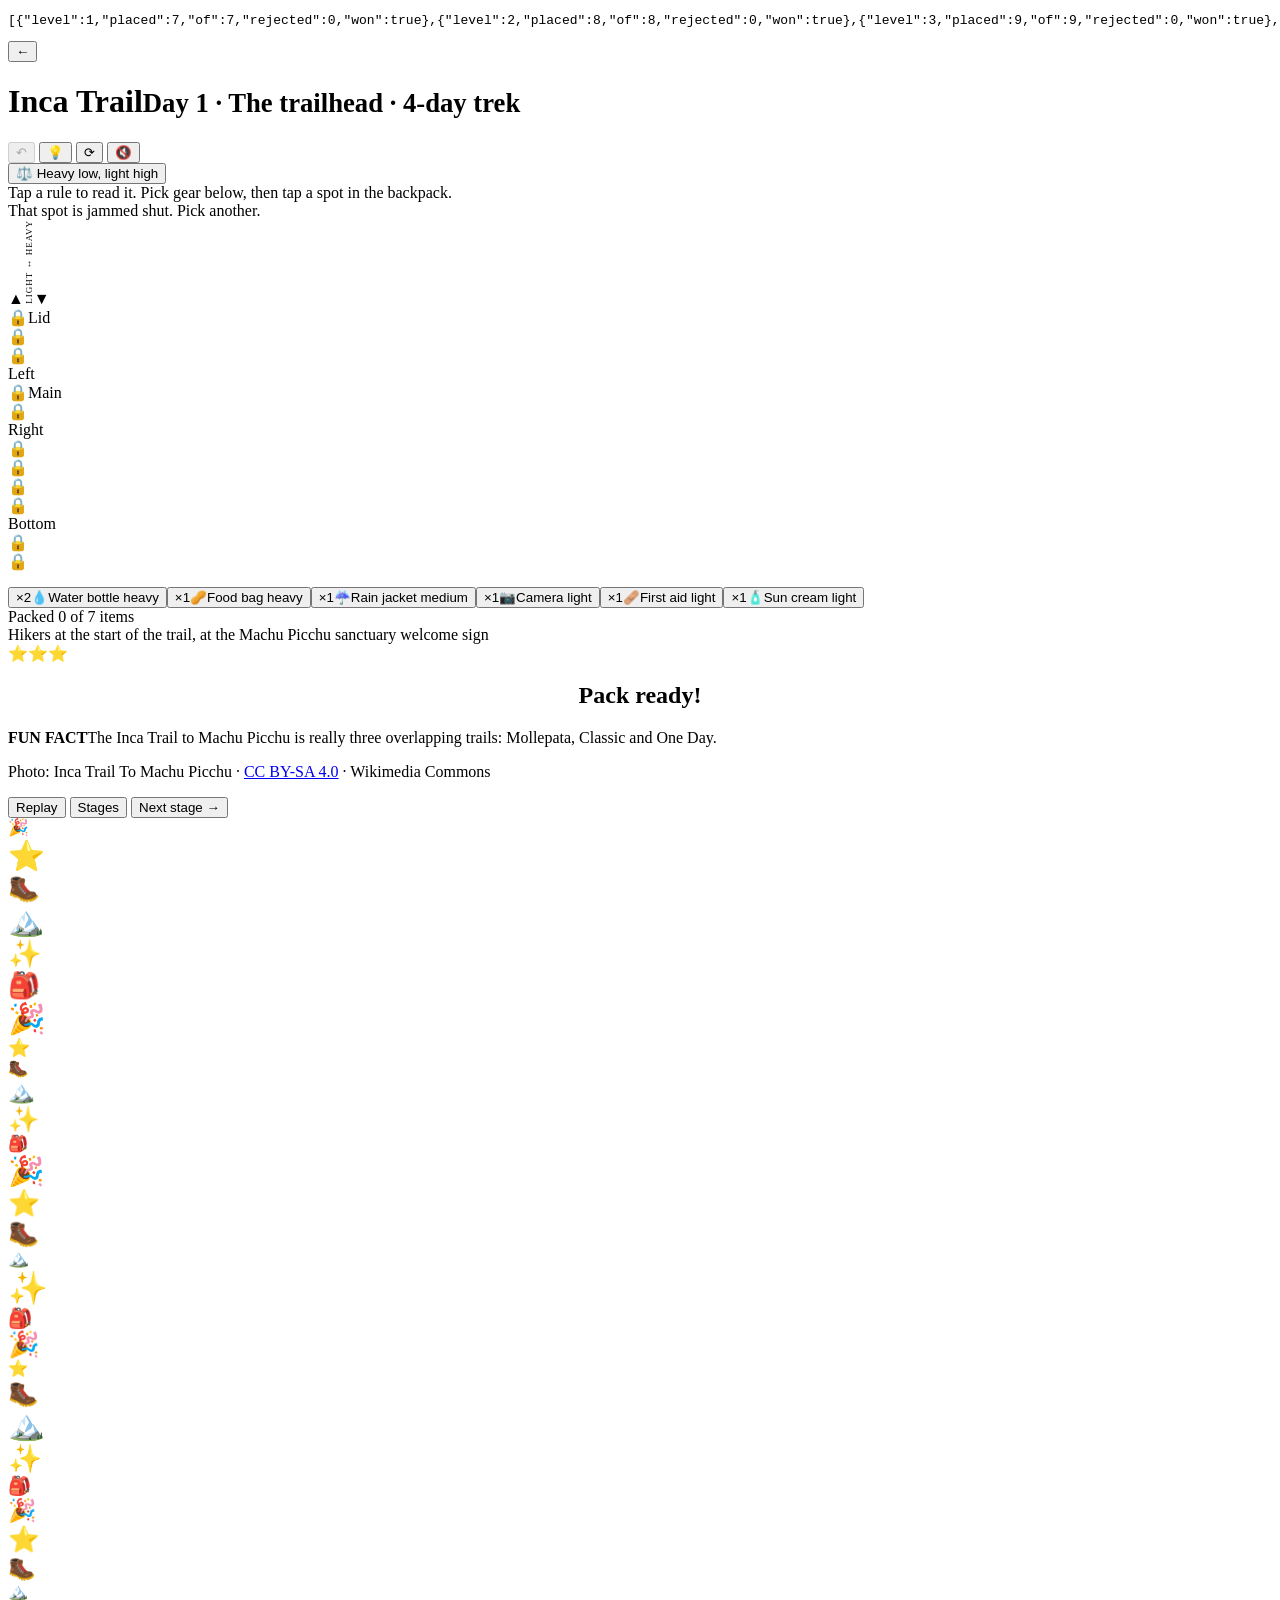
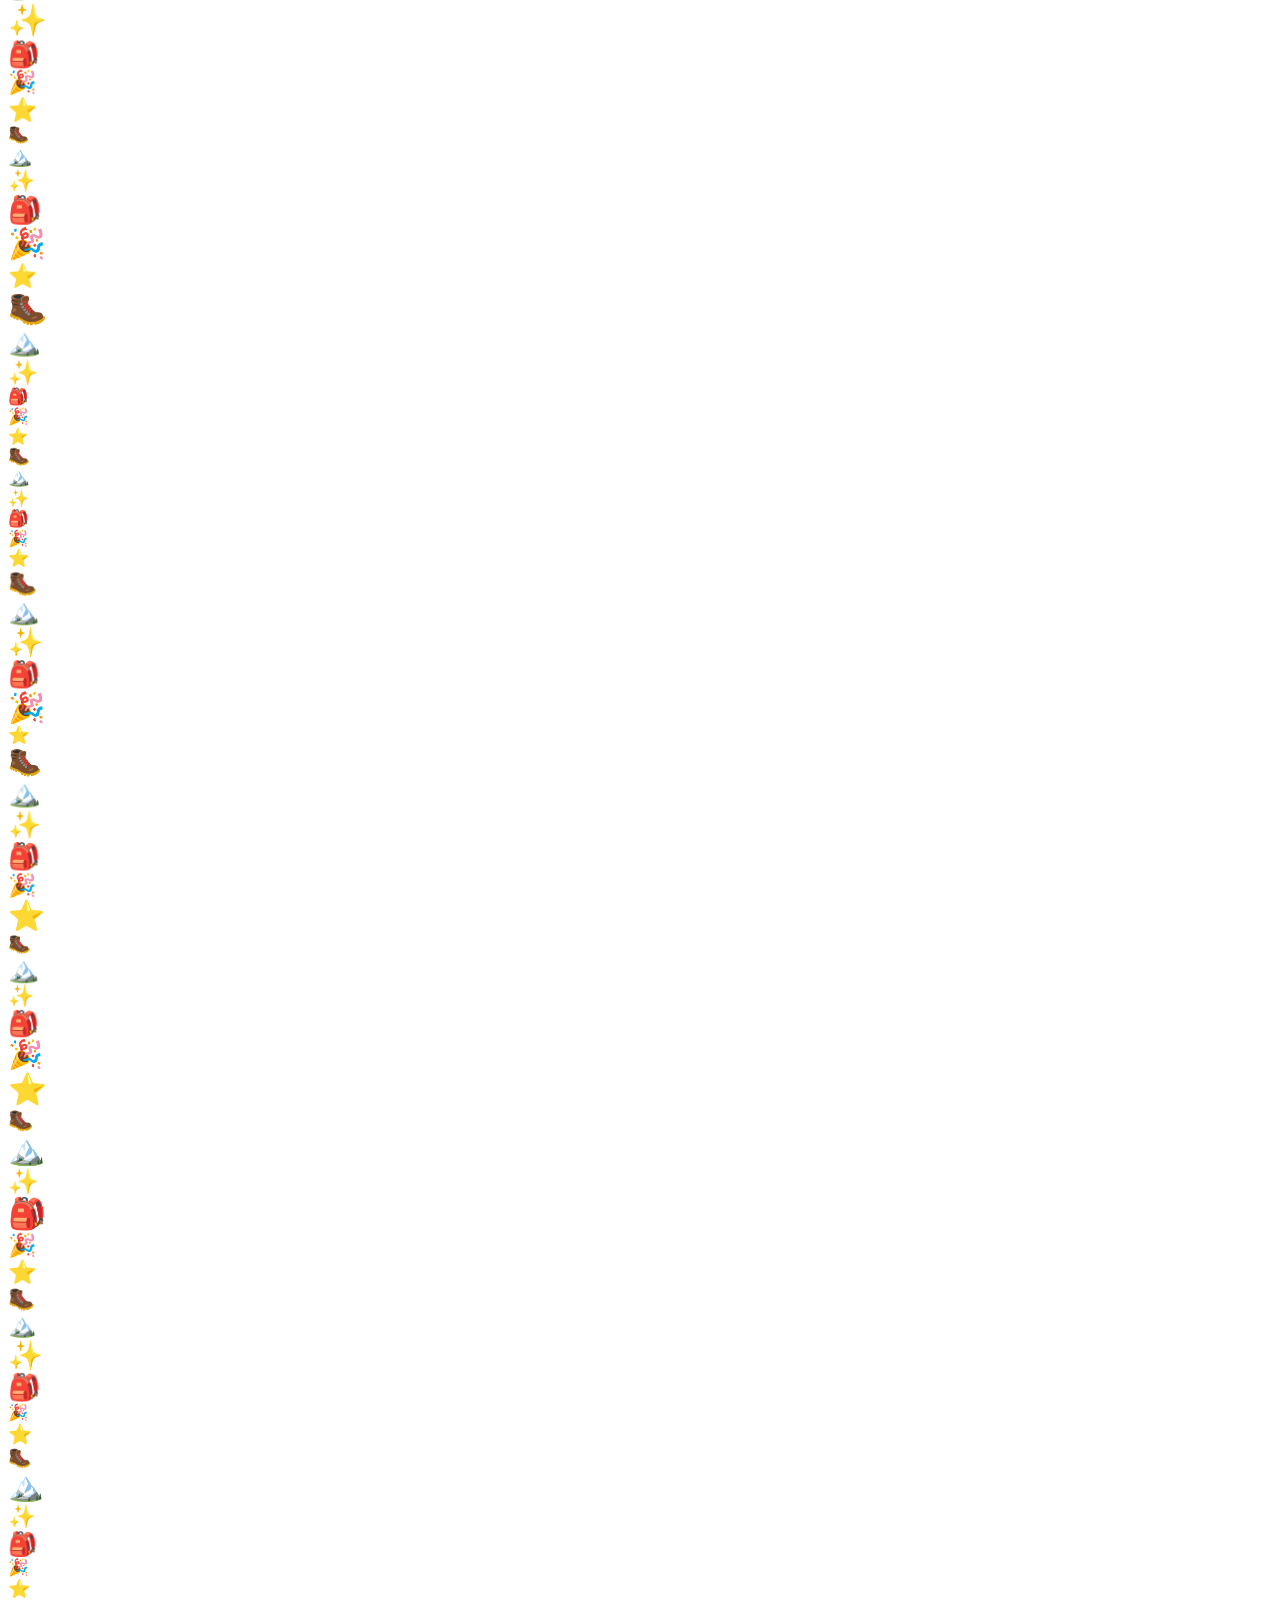
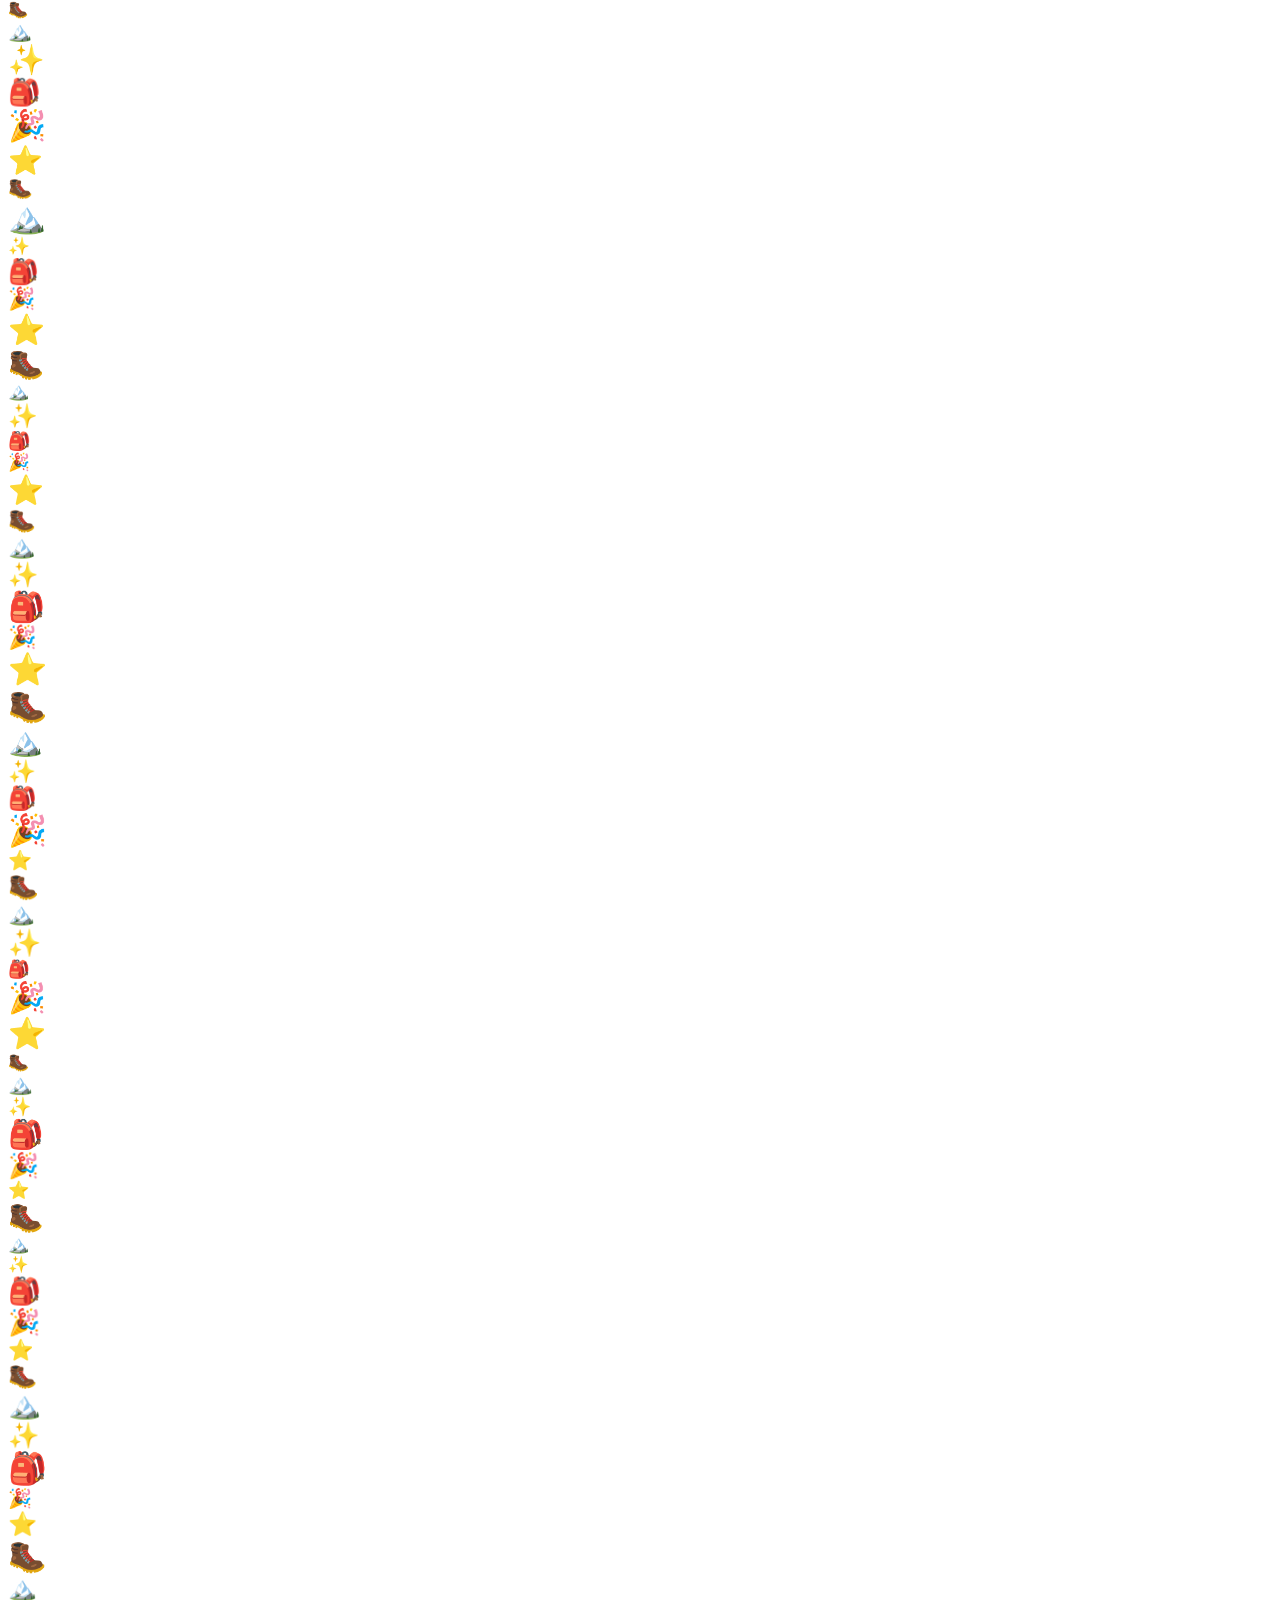
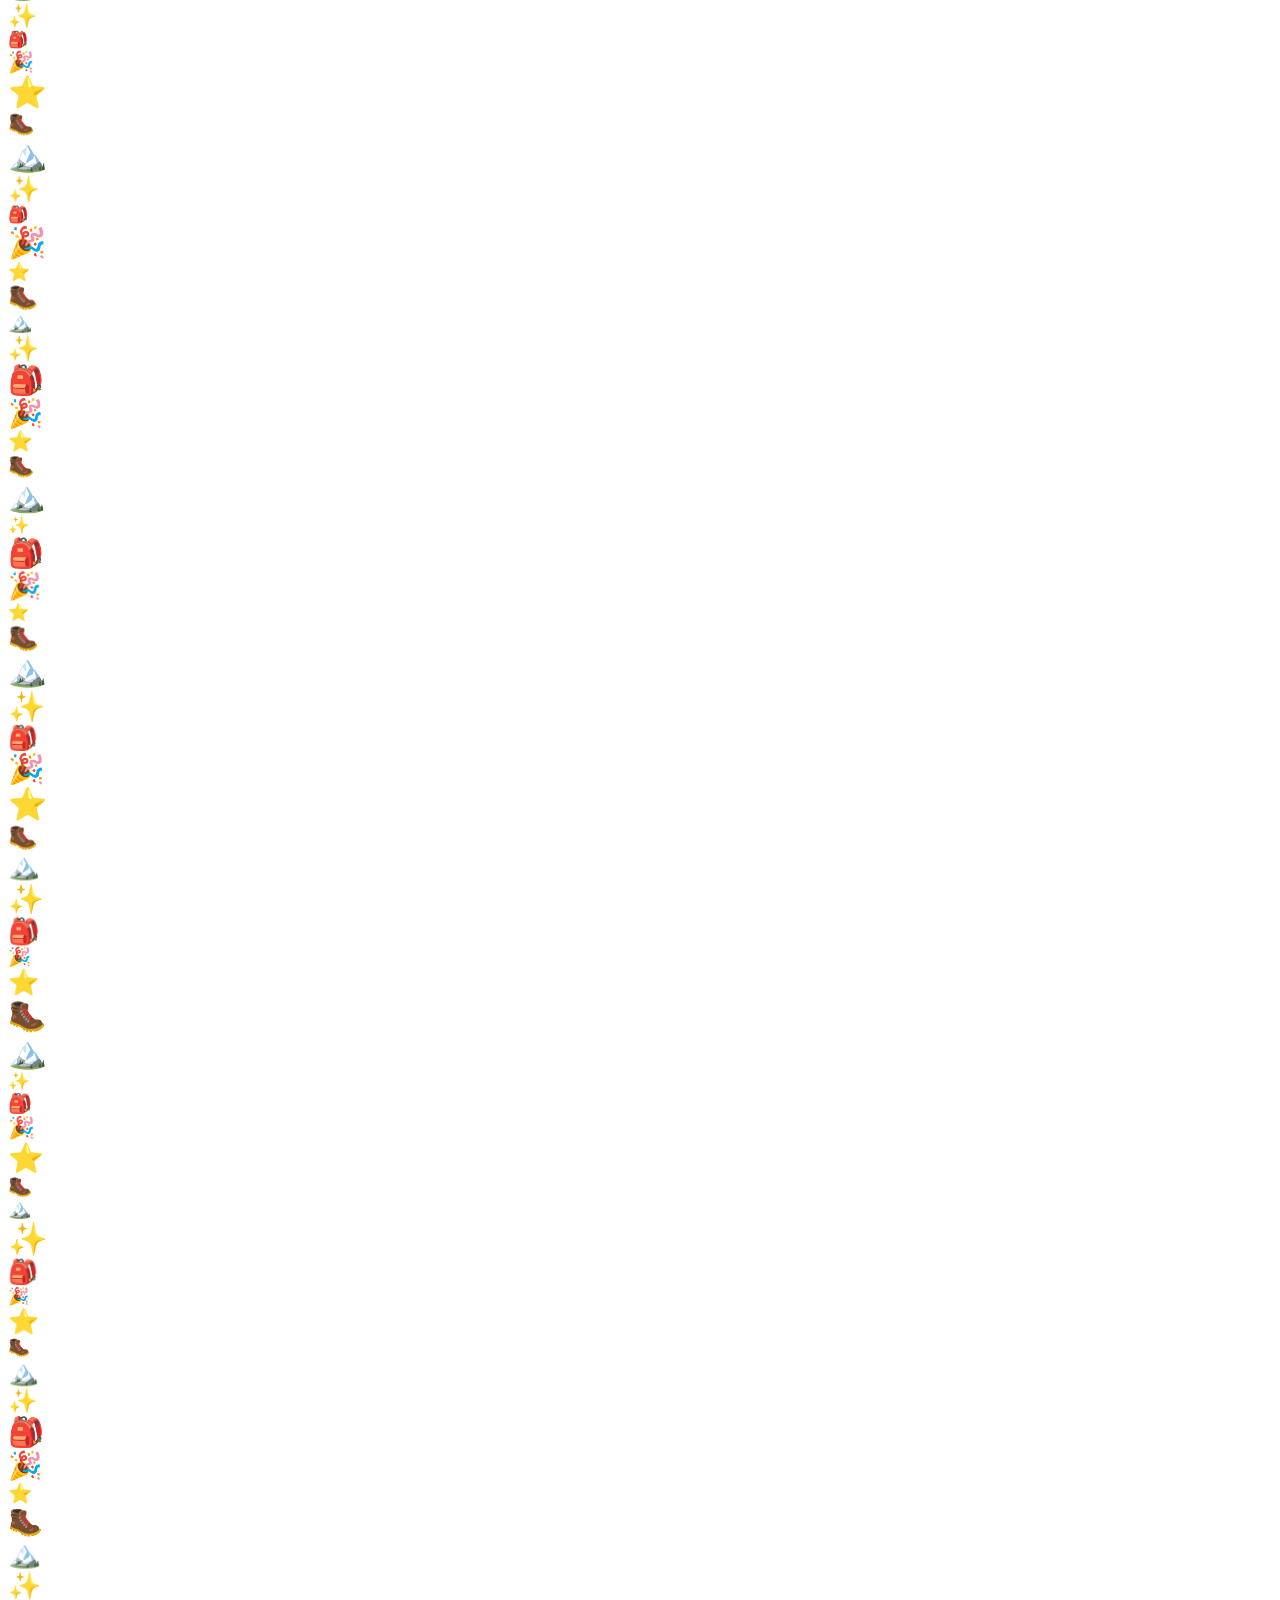
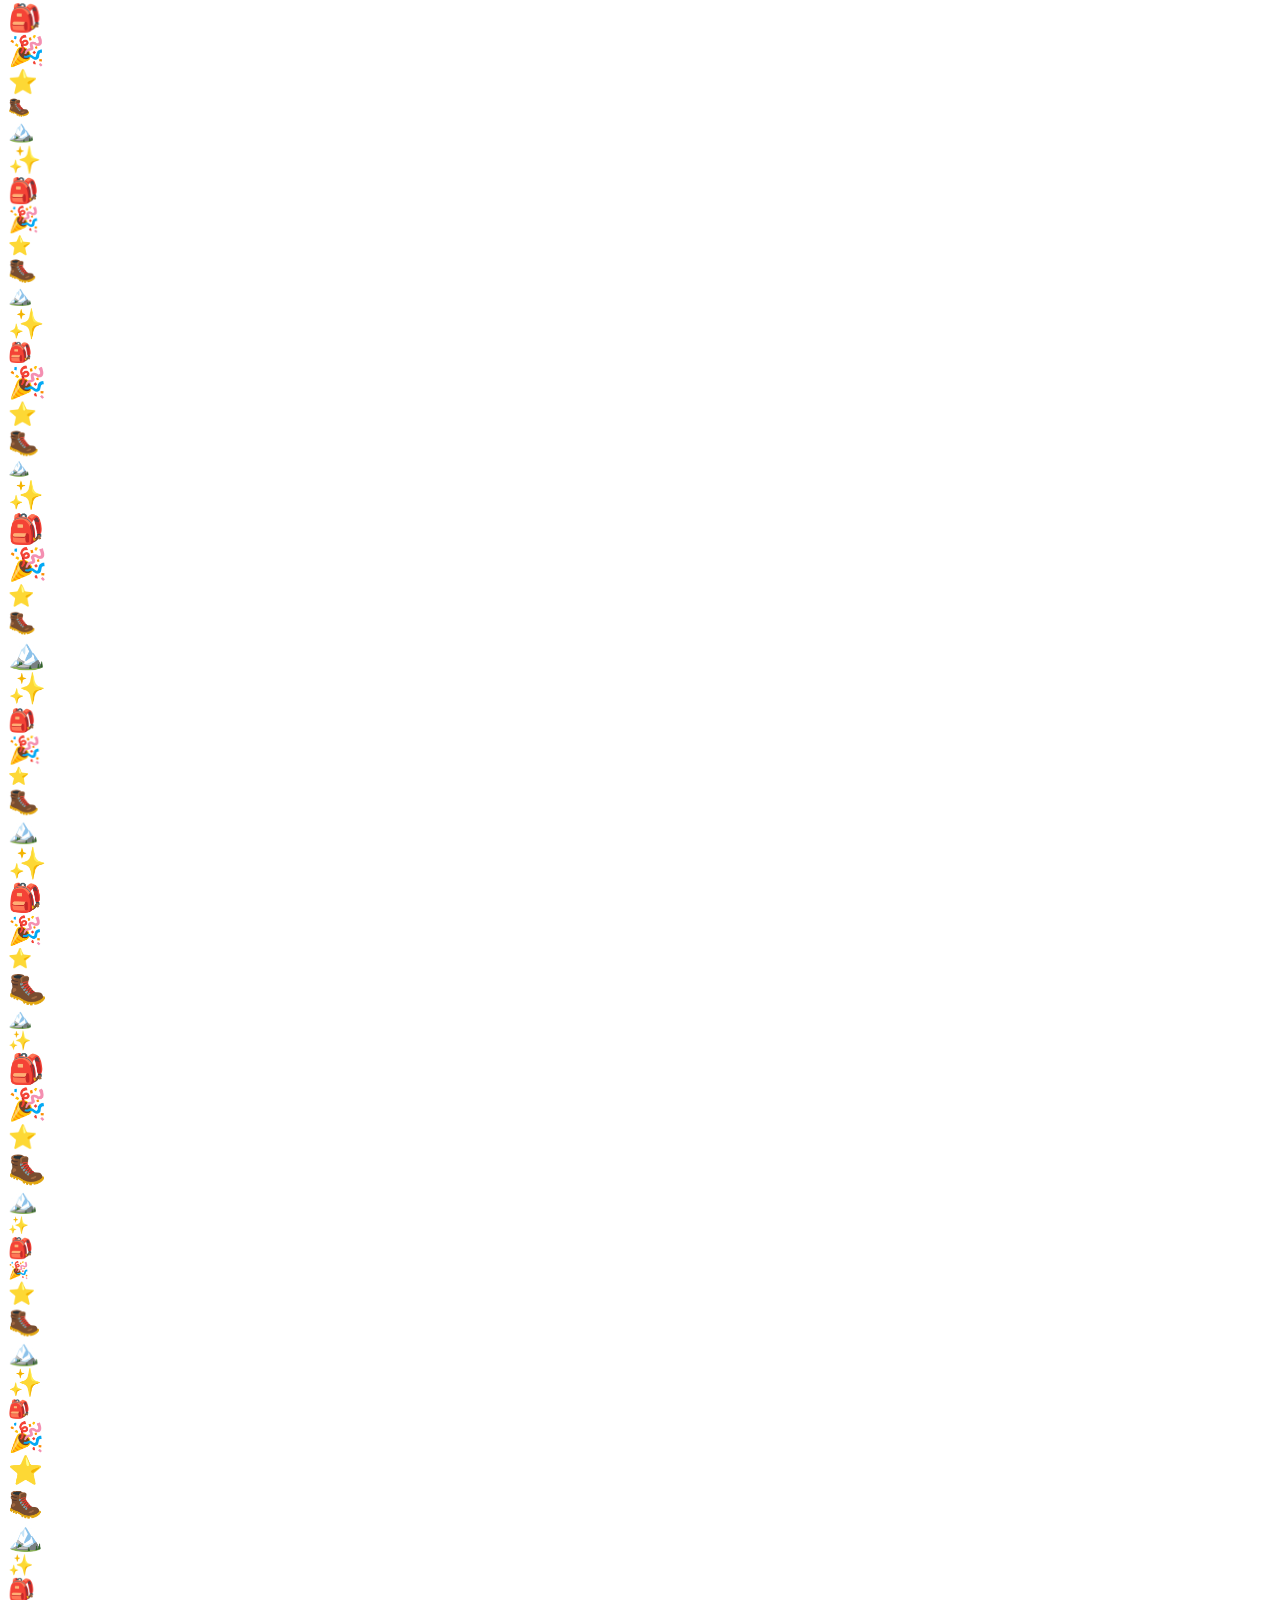
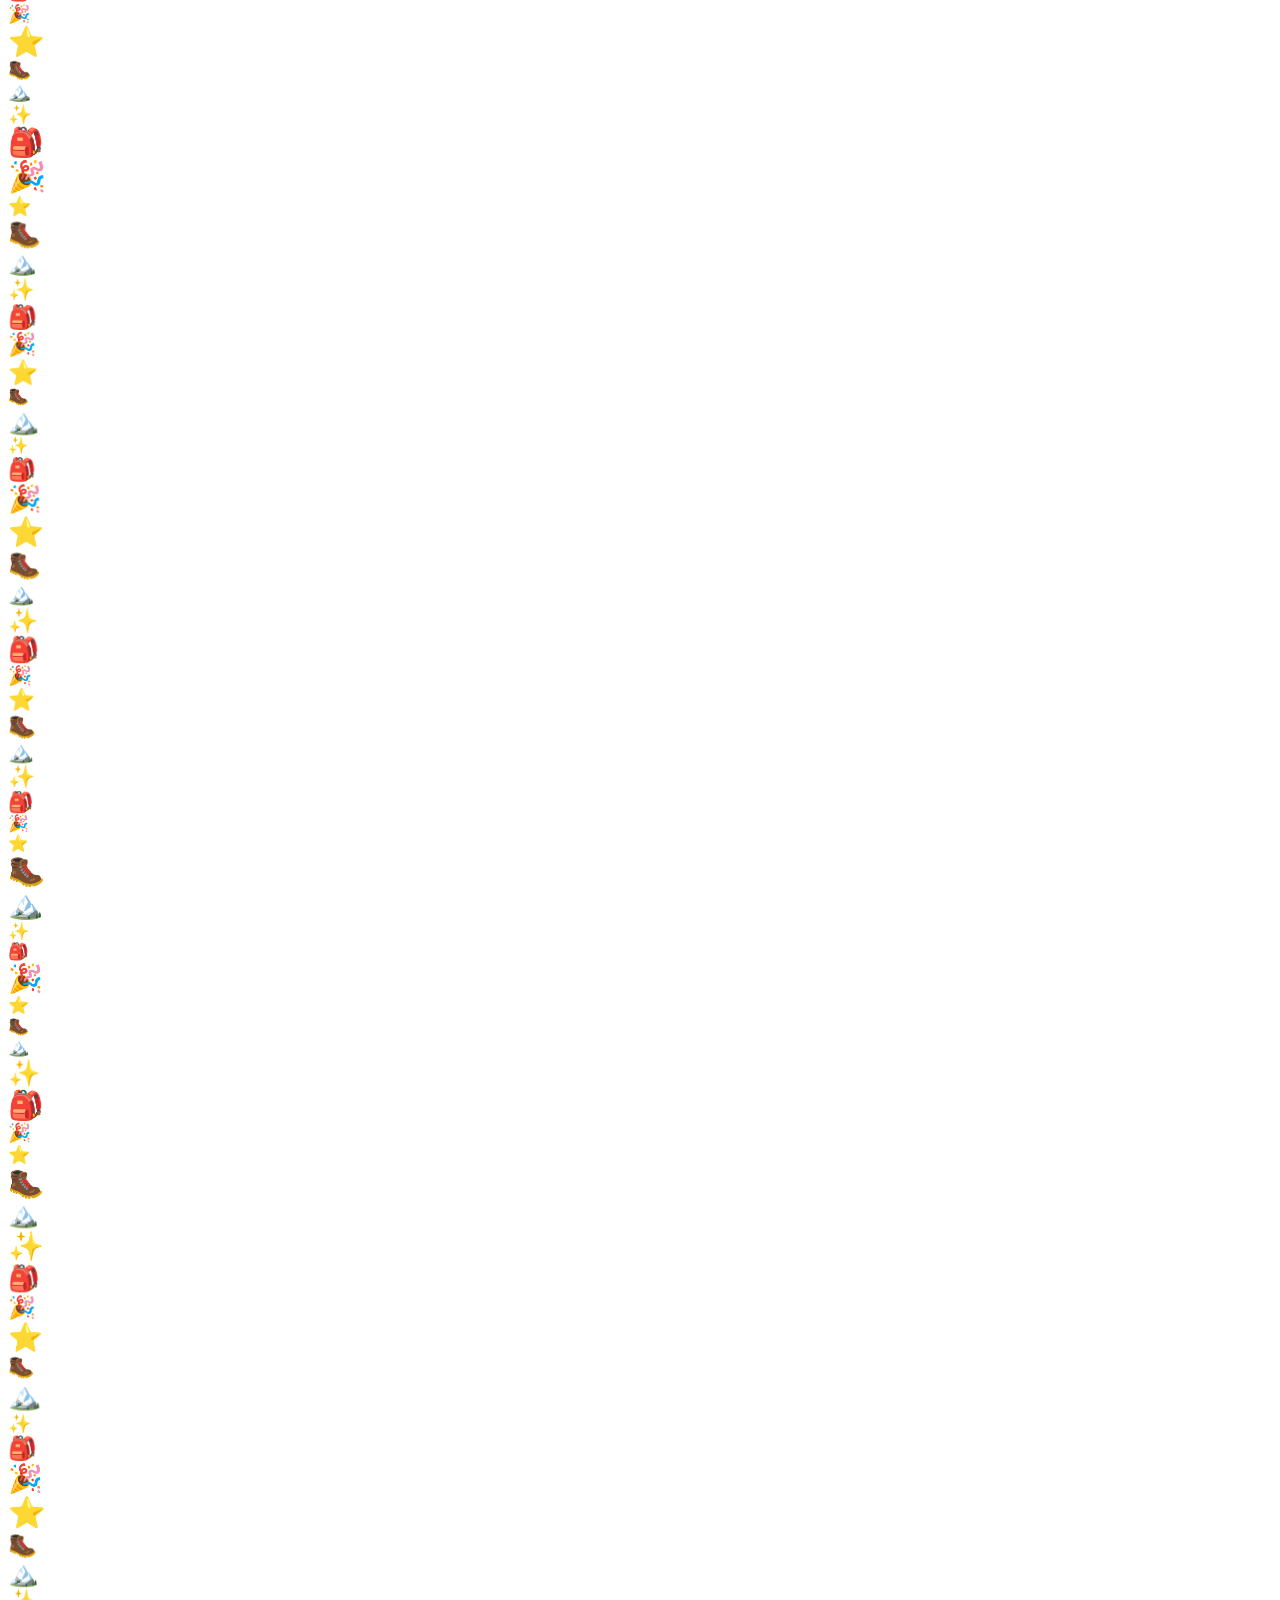
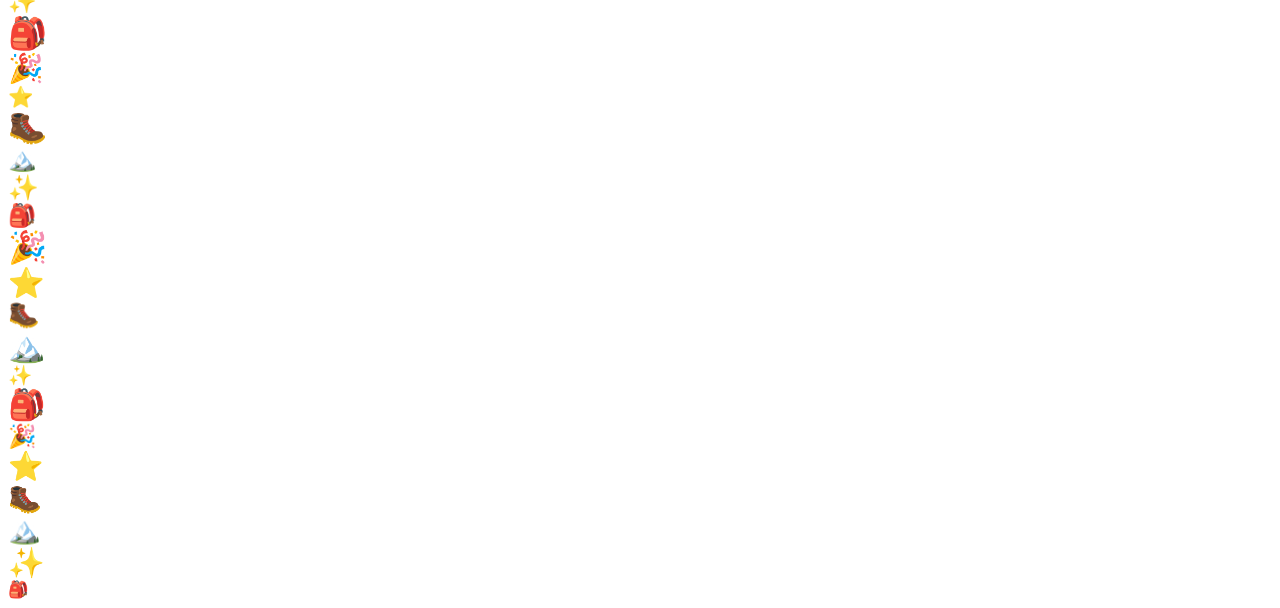
==== tools/test.html @ 26a39f64 "Rebuild as a pocket-placement puzzle with real trek photos and facts Backpack grid with pockets, ite" ====
<!doctype html><meta charset="utf-8"><body><pre id="out">running</pre>
<div id="bg"></div><div id="app"></div><div id="layer"></div>
<script src="../data.js"></script><script src="../levels.js"></script><script src="../credits.js"></script>
<script>history.replaceState(null,'','?seen&unlock');</script>
<script src="../game.js"></script>
<script>
// Replays each level's stored solution through the real tap functions and checks the game ends in a win.
const res = [];
save.mute = true; save.seen = true;
LEVELS.forEach((L, i) => {
  startLevel(i);
  let rejected = 0;
  L.solution.forEach(s => {
    if (sel !== s.id) pick(s.id);
    const r = Math.min(...s.cells.map(x => x[0])), c = Math.min(...s.cells.map(x => x[1]));
    rot = s.cells.length > 1 && s.cells[0][1] === s.cells[1][1] ? 1 : 0;
    const before = placed.length; tapCell(r, c); if (placed.length === before) rejected++;
  });
  // a rule-breaking move must be flagged: put the first item somewhere illegal and check it is rejected or red
  res.push({ level: i + 1, placed: placed.length, of: L.solution.length, rejected, won });
});
// negative test: water in the lid must be rejected
startLevel(0); if (sel !== 'water') pick('water'); const n0 = placed.length; tapCell(0, 0);
res.push({ negative_water_in_lid_rejected: placed.length === n0, msg });
document.getElementById('out').textContent = JSON.stringify(res);
</script>
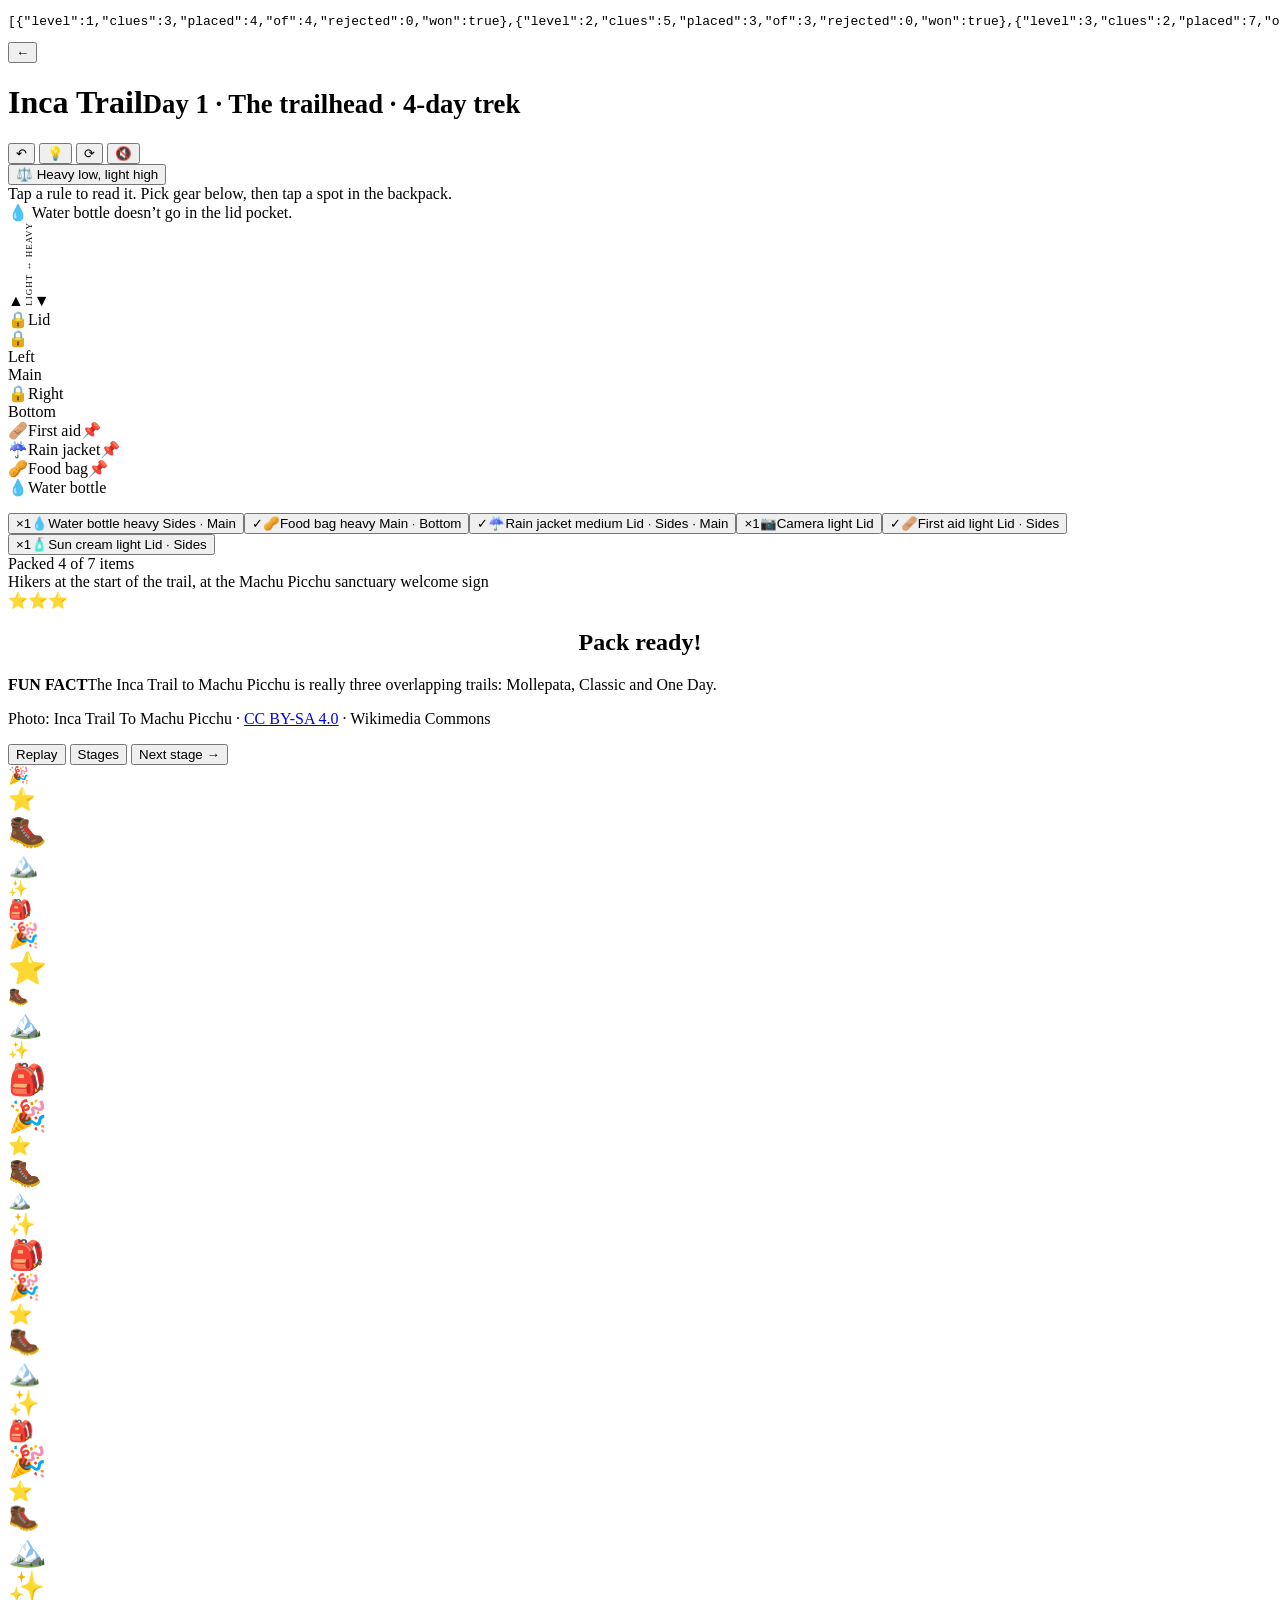
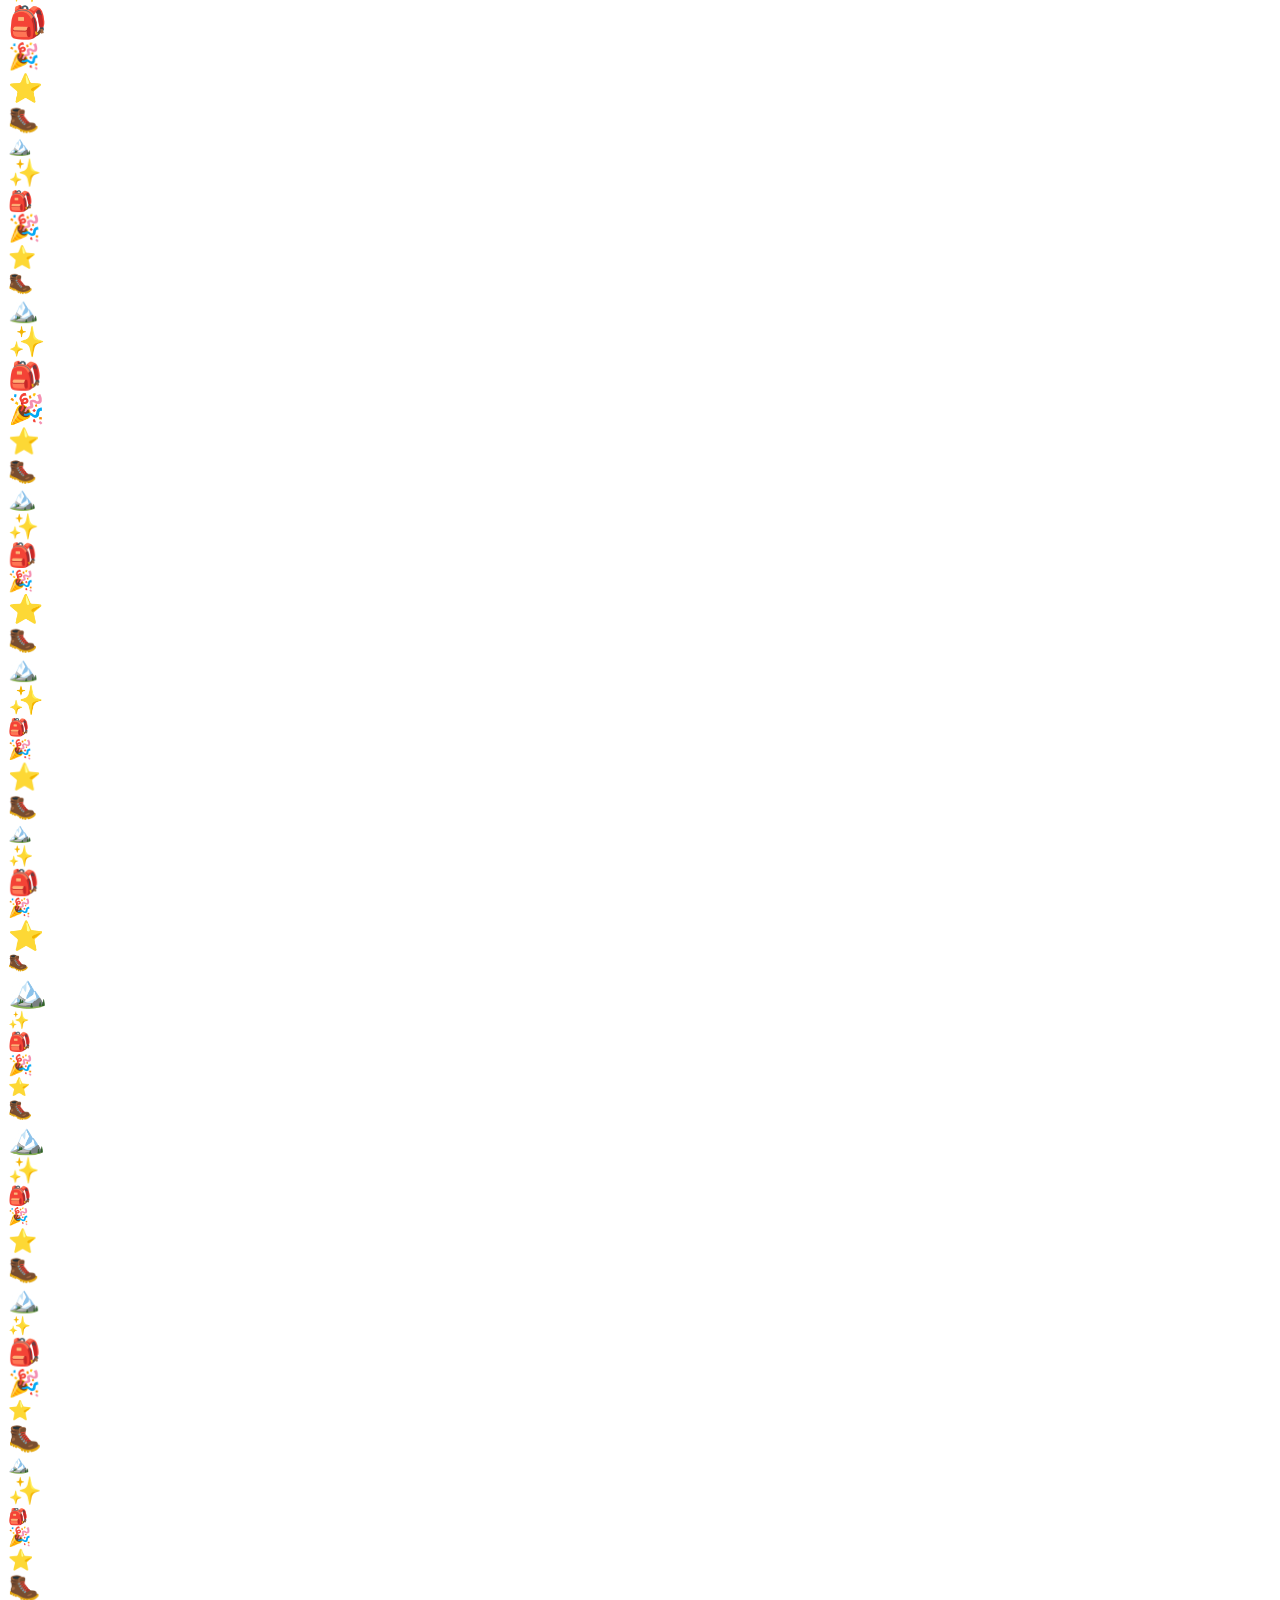
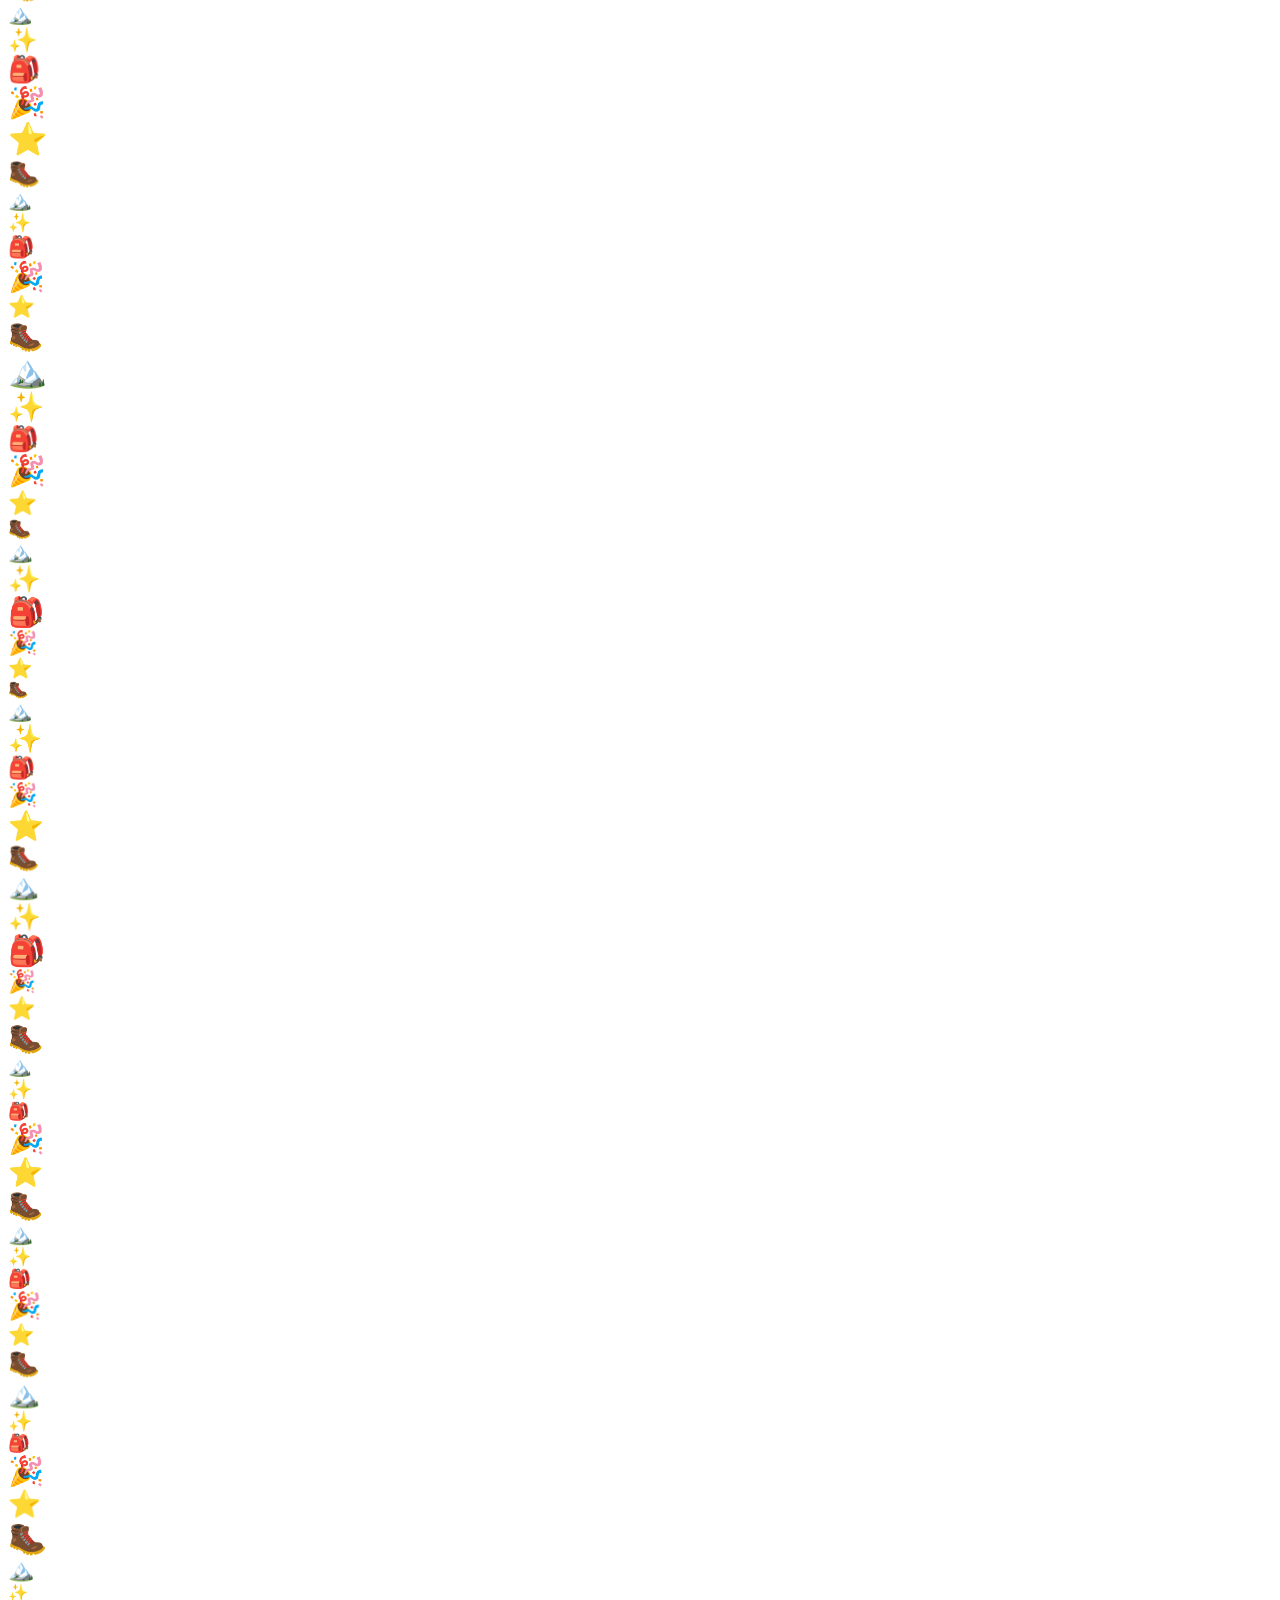
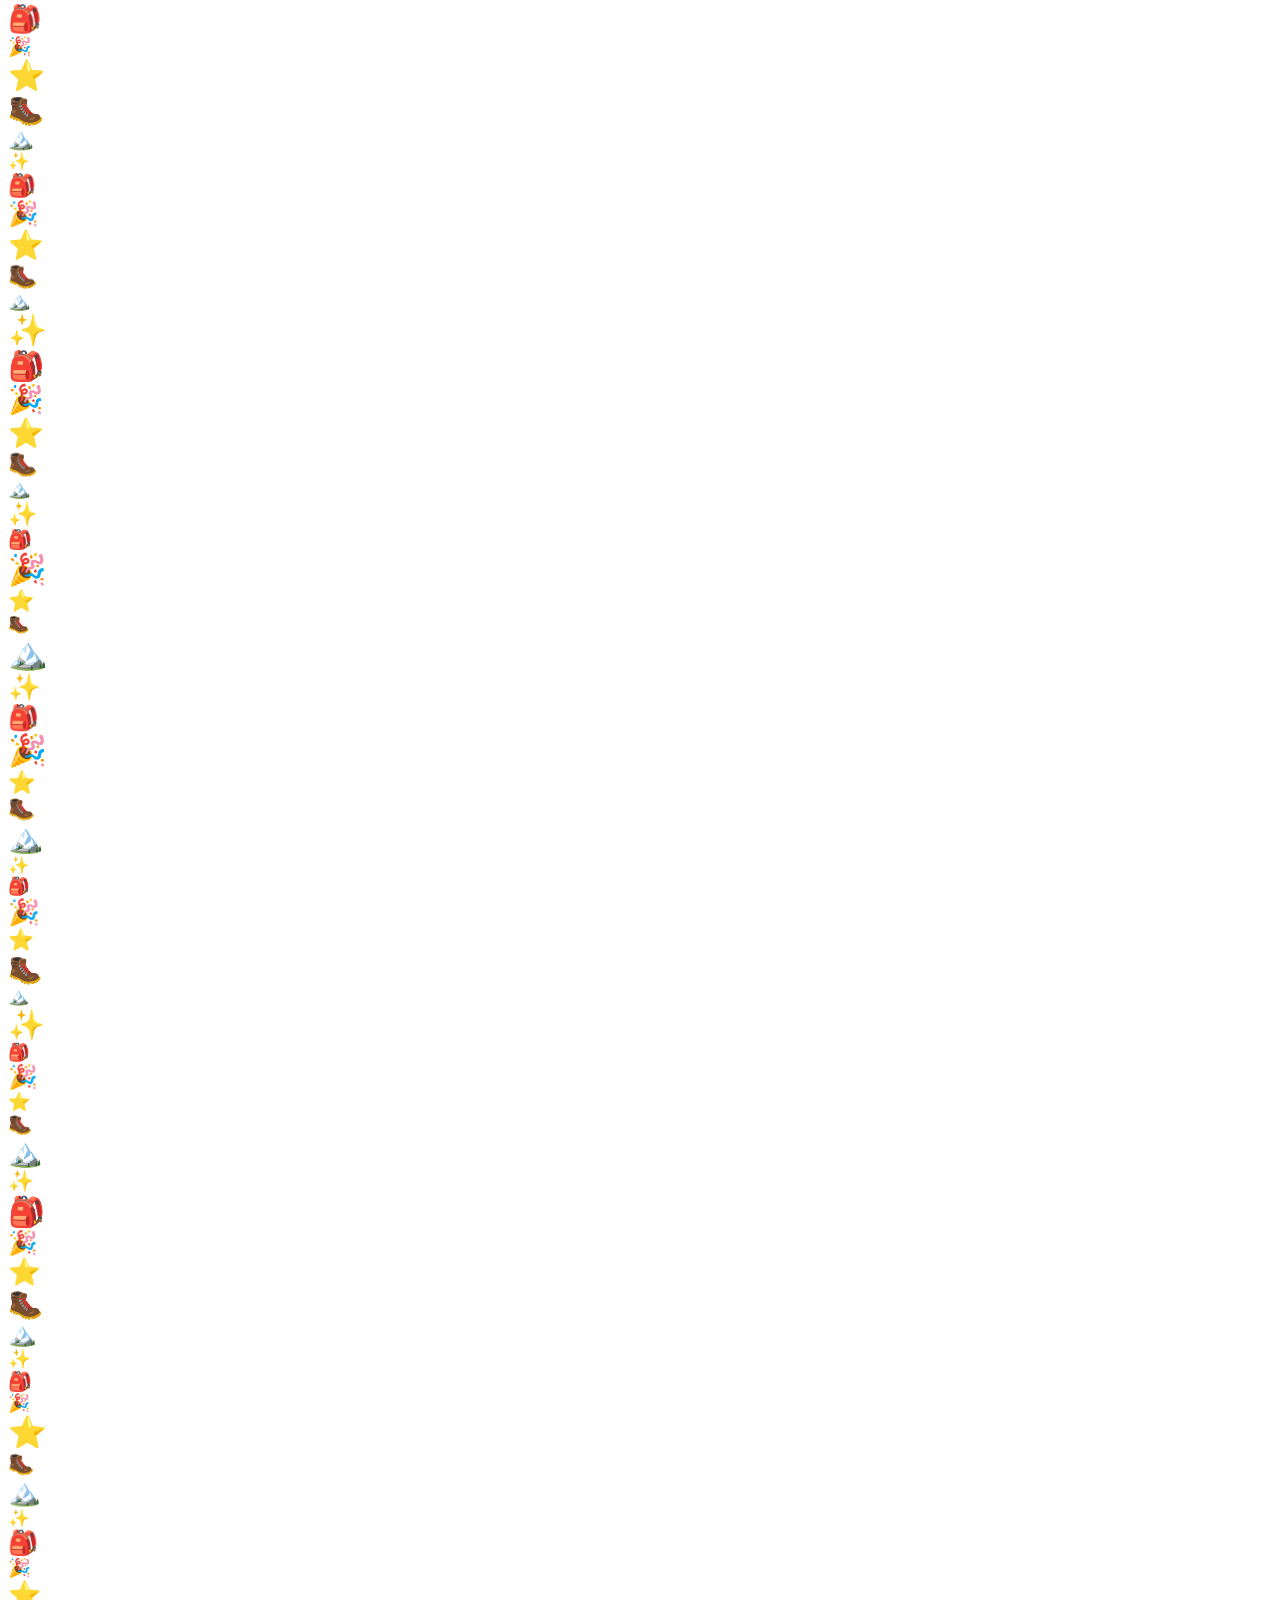
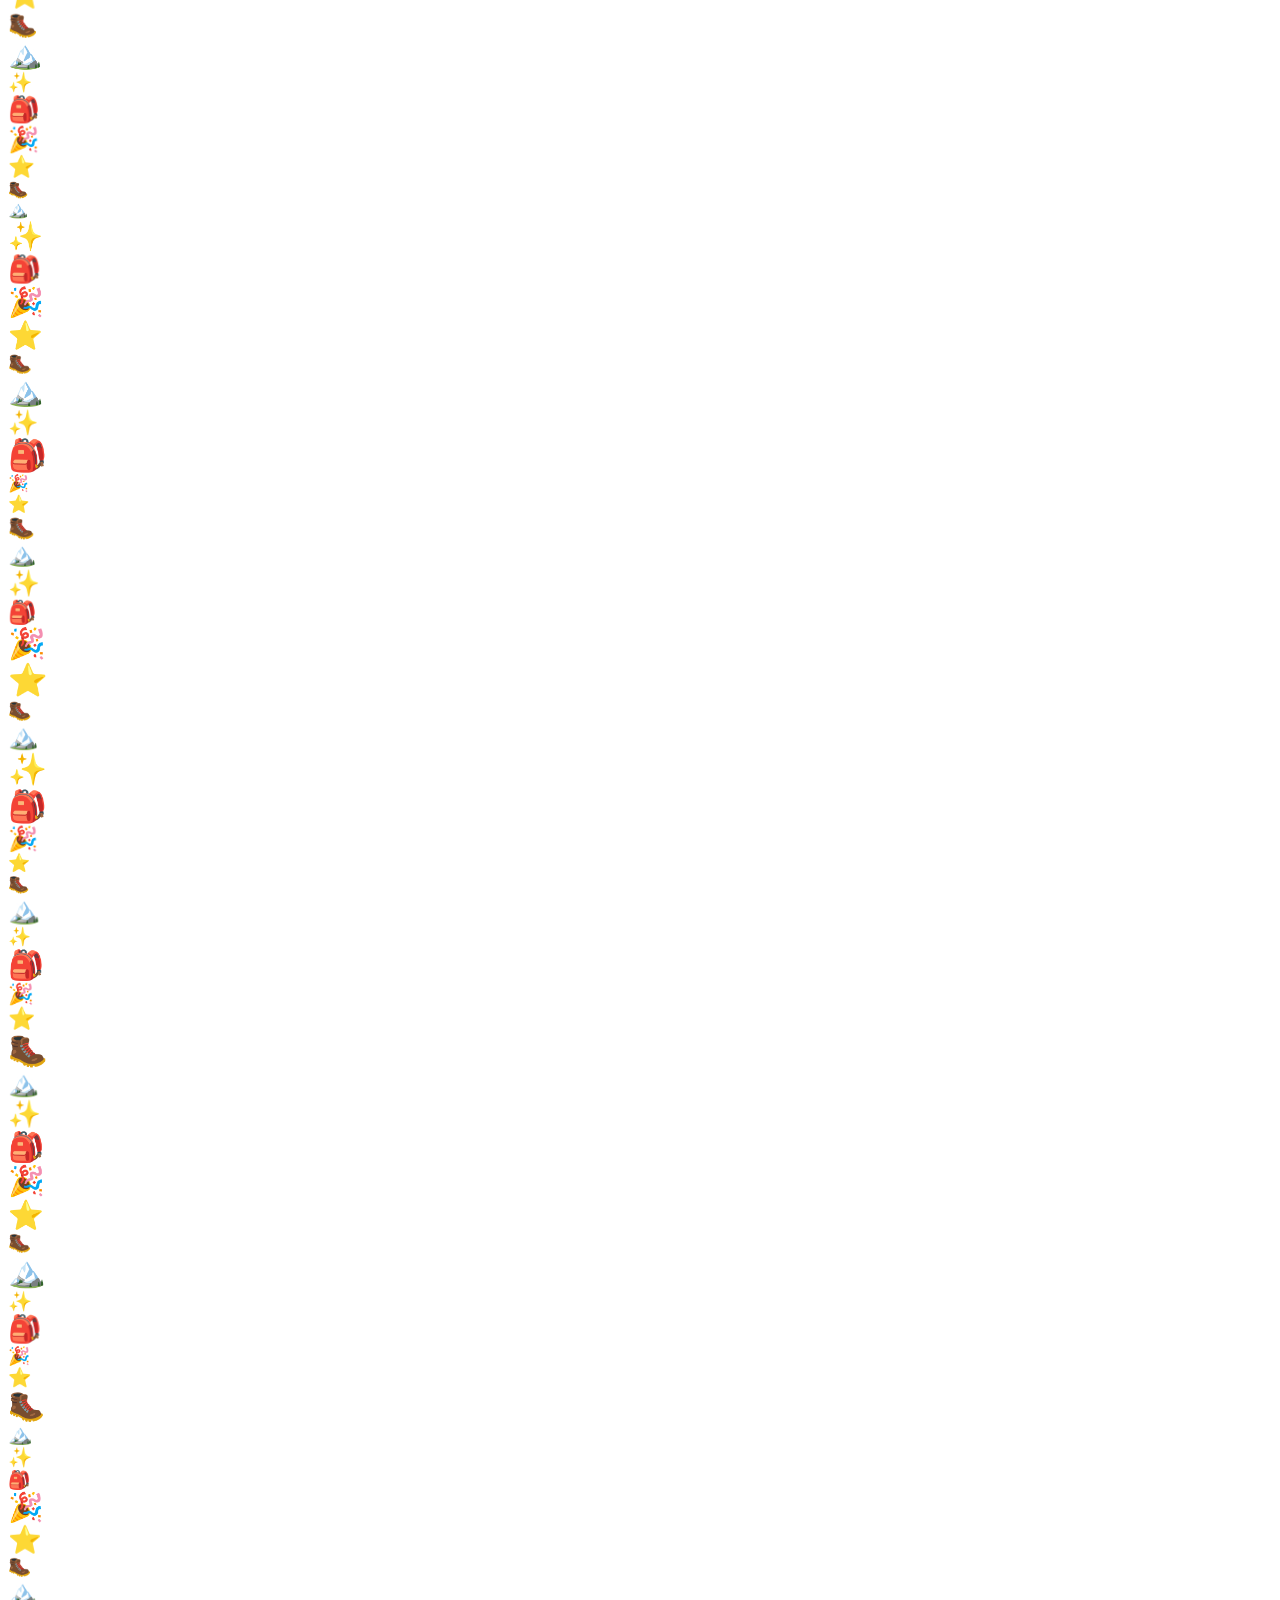
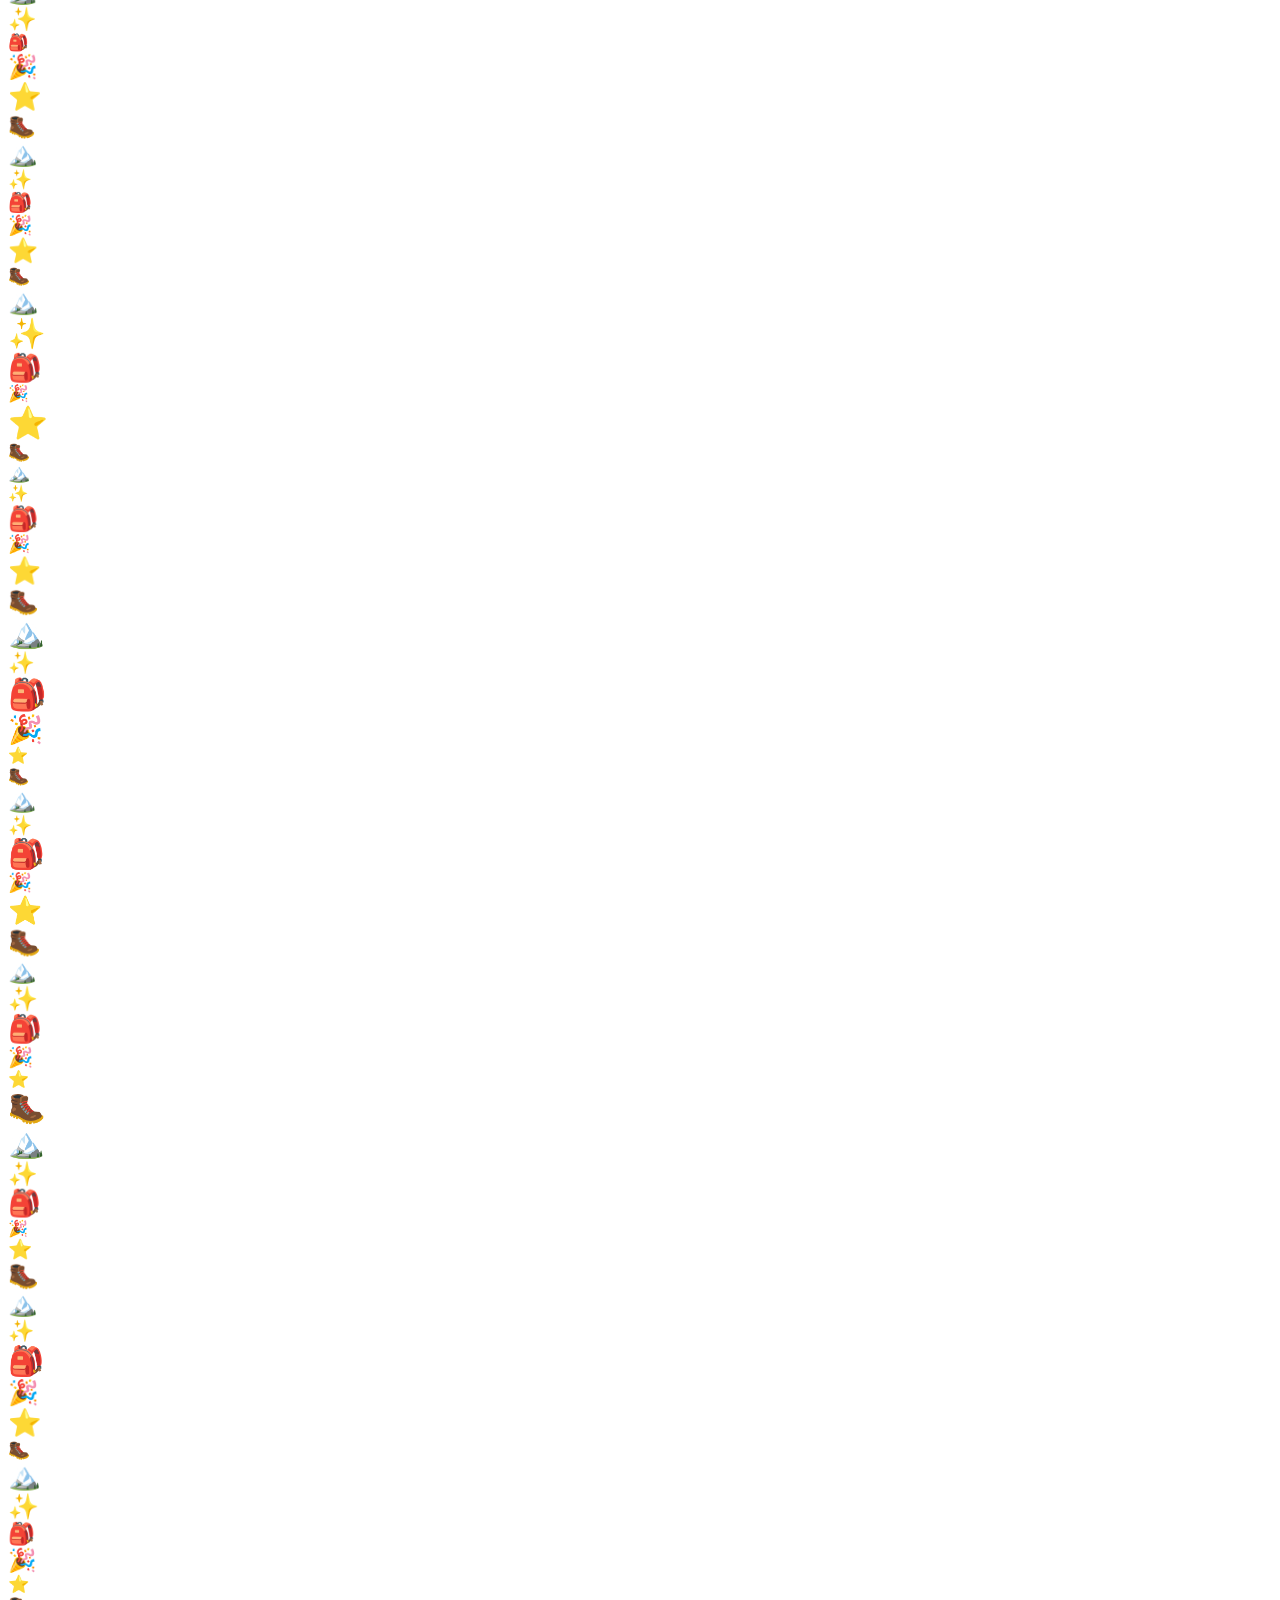
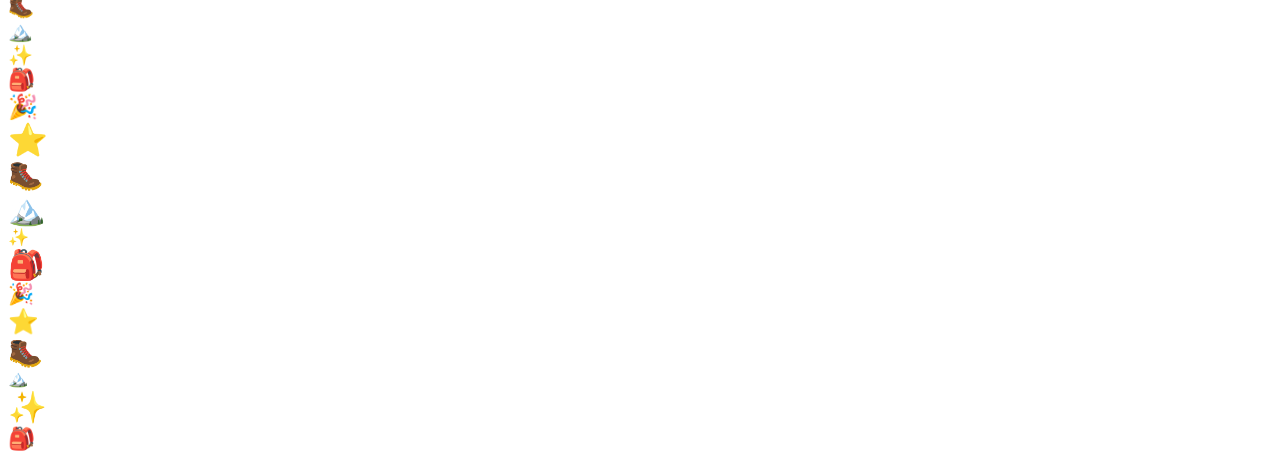
==== commit f4621787: "Make it a deduction puzzle: clue items, no placement hints Levels now start with a few locked clue i" ====
--- a/tools/test.html
+++ b/tools/test.html
@@ -10,17 +10,18 @@
 LEVELS.forEach((L, i) => {
   startLevel(i);
   let rejected = 0;
-  L.solution.forEach(s => {
+  const fk = new Set((L.fixed || []).map(f => f.id + JSON.stringify(f.cells)));
+  L.solution.filter(s => !fk.has(s.id + JSON.stringify(s.cells))).forEach(s => {
     if (sel !== s.id) pick(s.id);
     const r = Math.min(...s.cells.map(x => x[0])), c = Math.min(...s.cells.map(x => x[1]));
     rot = s.cells.length > 1 && s.cells[0][1] === s.cells[1][1] ? 1 : 0;
     const before = placed.length; tapCell(r, c); if (placed.length === before) rejected++;
   });
   // a rule-breaking move must be flagged: put the first item somewhere illegal and check it is rejected or red
-  res.push({ level: i + 1, placed: placed.length, of: L.solution.length, rejected, won });
+  res.push({ level: i + 1, clues: fk.size, placed: placed.length - fk.size, of: L.solution.length - fk.size, rejected, won });
 });
-// negative test: water in the lid must be rejected
-startLevel(0); if (sel !== 'water') pick('water'); const n0 = placed.length; tapCell(0, 0);
-res.push({ negative_water_in_lid_rejected: placed.length === n0, msg });
+// a rule break is allowed but must be flagged and must not win: water on top of an empty pack's lid row
+startLevel(0); sel = 'water'; const free = []; for (let r = 0; r < 5; r++) for (let c = 0; c < 4; c++) if (check('water', r, c, 0).ok && ZONES[r][c] === 'lid') free.push([r, c]);
+tapCell(...free[0]); res.push({ water_in_lid_flagged_red: itemIssues().length === 1, still_playing: !won, msg });
 document.getElementById('out').textContent = JSON.stringify(res);
 </script>
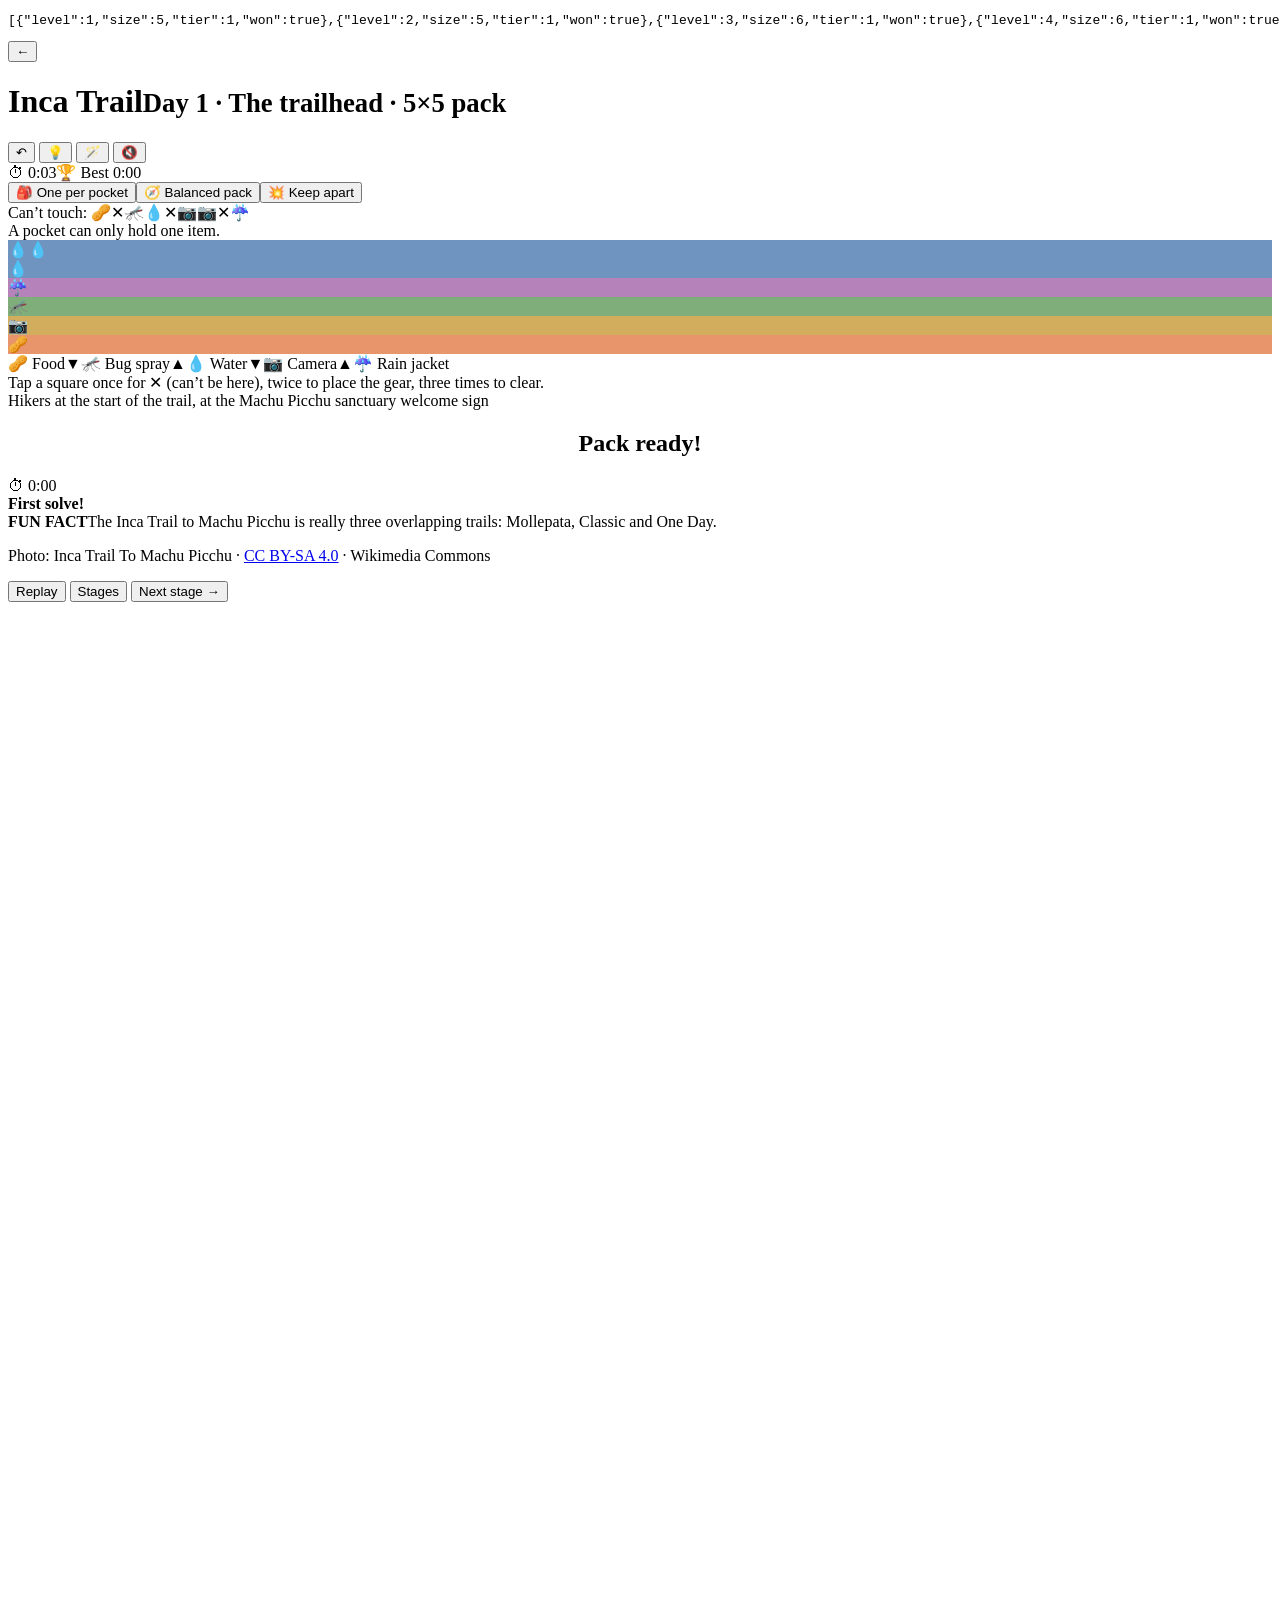
==== commit ad2d8bef: "Rebuild as a Meowdoku-style logic puzzle on a backpack Coloured pockets each hold one gear item; one" ====
--- a/tools/test.html
+++ b/tools/test.html
@@ -4,24 +4,18 @@
 <script>history.replaceState(null,'','?seen&unlock');</script>
 <script src="../game.js"></script>
 <script>
-// Replays each level's stored solution through the real tap functions and checks the game ends in a win.
+// Replays every level's stored solution through the real tap handler (tap twice = place gear) and
+// checks that the game ends in a win. Also checks that rule breaks are flagged and don't win.
 const res = [];
 save.mute = true; save.seen = true;
 LEVELS.forEach((L, i) => {
   startLevel(i);
-  let rejected = 0;
-  const fk = new Set((L.fixed || []).map(f => f.id + JSON.stringify(f.cells)));
-  L.solution.filter(s => !fk.has(s.id + JSON.stringify(s.cells))).forEach(s => {
-    if (sel !== s.id) pick(s.id);
-    const r = Math.min(...s.cells.map(x => x[0])), c = Math.min(...s.cells.map(x => x[1]));
-    rot = s.cells.length > 1 && s.cells[0][1] === s.cells[1][1] ? 1 : 0;
-    const before = placed.length; tapCell(r, c); if (placed.length === before) rejected++;
-  });
-  // a rule-breaking move must be flagged: put the first item somewhere illegal and check it is rejected or red
-  res.push({ level: i + 1, clues: fk.size, placed: placed.length - fk.size, of: L.solution.length - fk.size, rejected, won });
+  L.solution.forEach(([r, c]) => { tapCell(r * L.N + c); tapCell(r * L.N + c); });
+  res.push({ level: i + 1, size: L.N, tier: L.tier, won });
 });
-// a rule break is allowed but must be flagged and must not win: water on top of an empty pack's lid row
-startLevel(0); sel = 'water'; const free = []; for (let r = 0; r < 5; r++) for (let c = 0; c < 4; c++) if (check('water', r, c, 0).ok && ZONES[r][c] === 'lid') free.push([r, c]);
-tapCell(...free[0]); res.push({ water_in_lid_flagged_red: itemIssues().length === 1, still_playing: !won, msg });
+// wrong move: two gears in the same row must be flagged red and must not win
+startLevel(0); const L0 = LEVELS[0], N = L0.N;
+[0, 1].forEach(c => { tapCell(c); tapCell(c); });
+res.push({ same_row_flagged: analyse().bad.size === 2, still_playing: !won, msg });
 document.getElementById('out').textContent = JSON.stringify(res);
 </script>
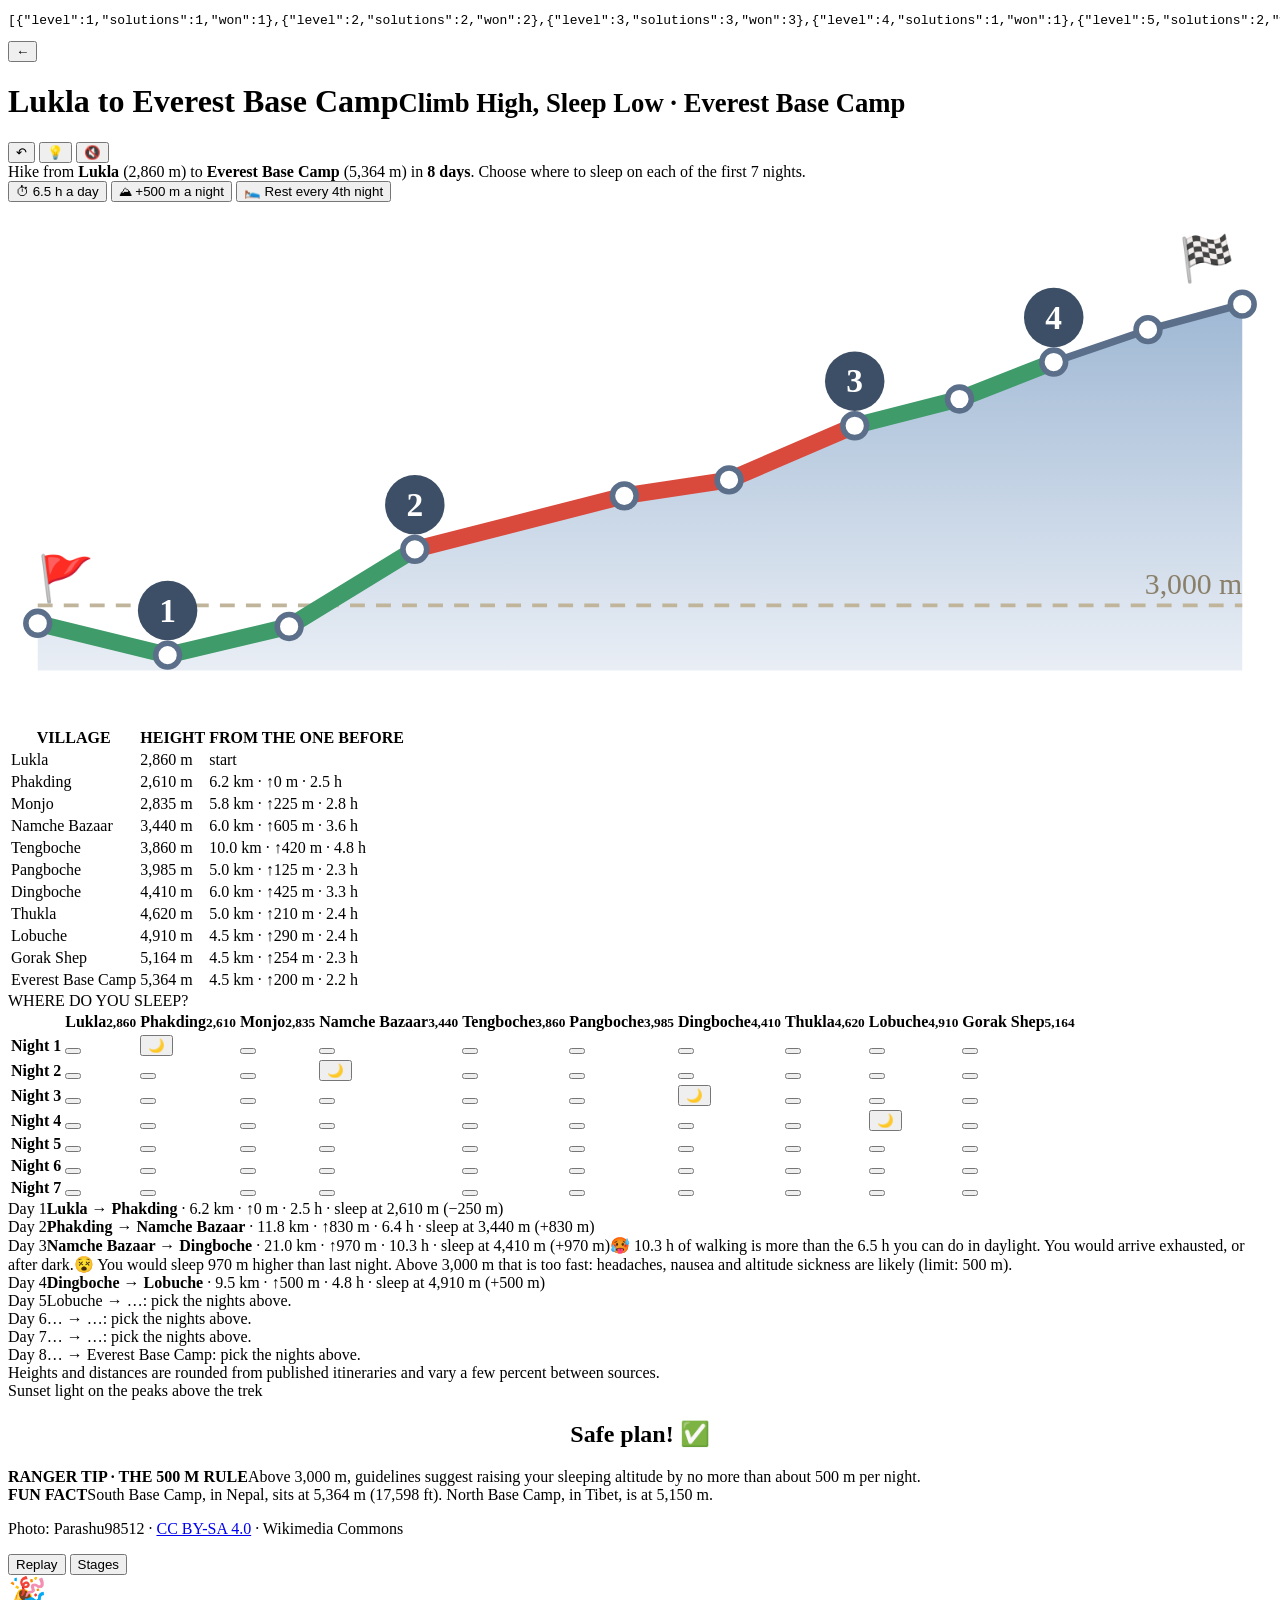
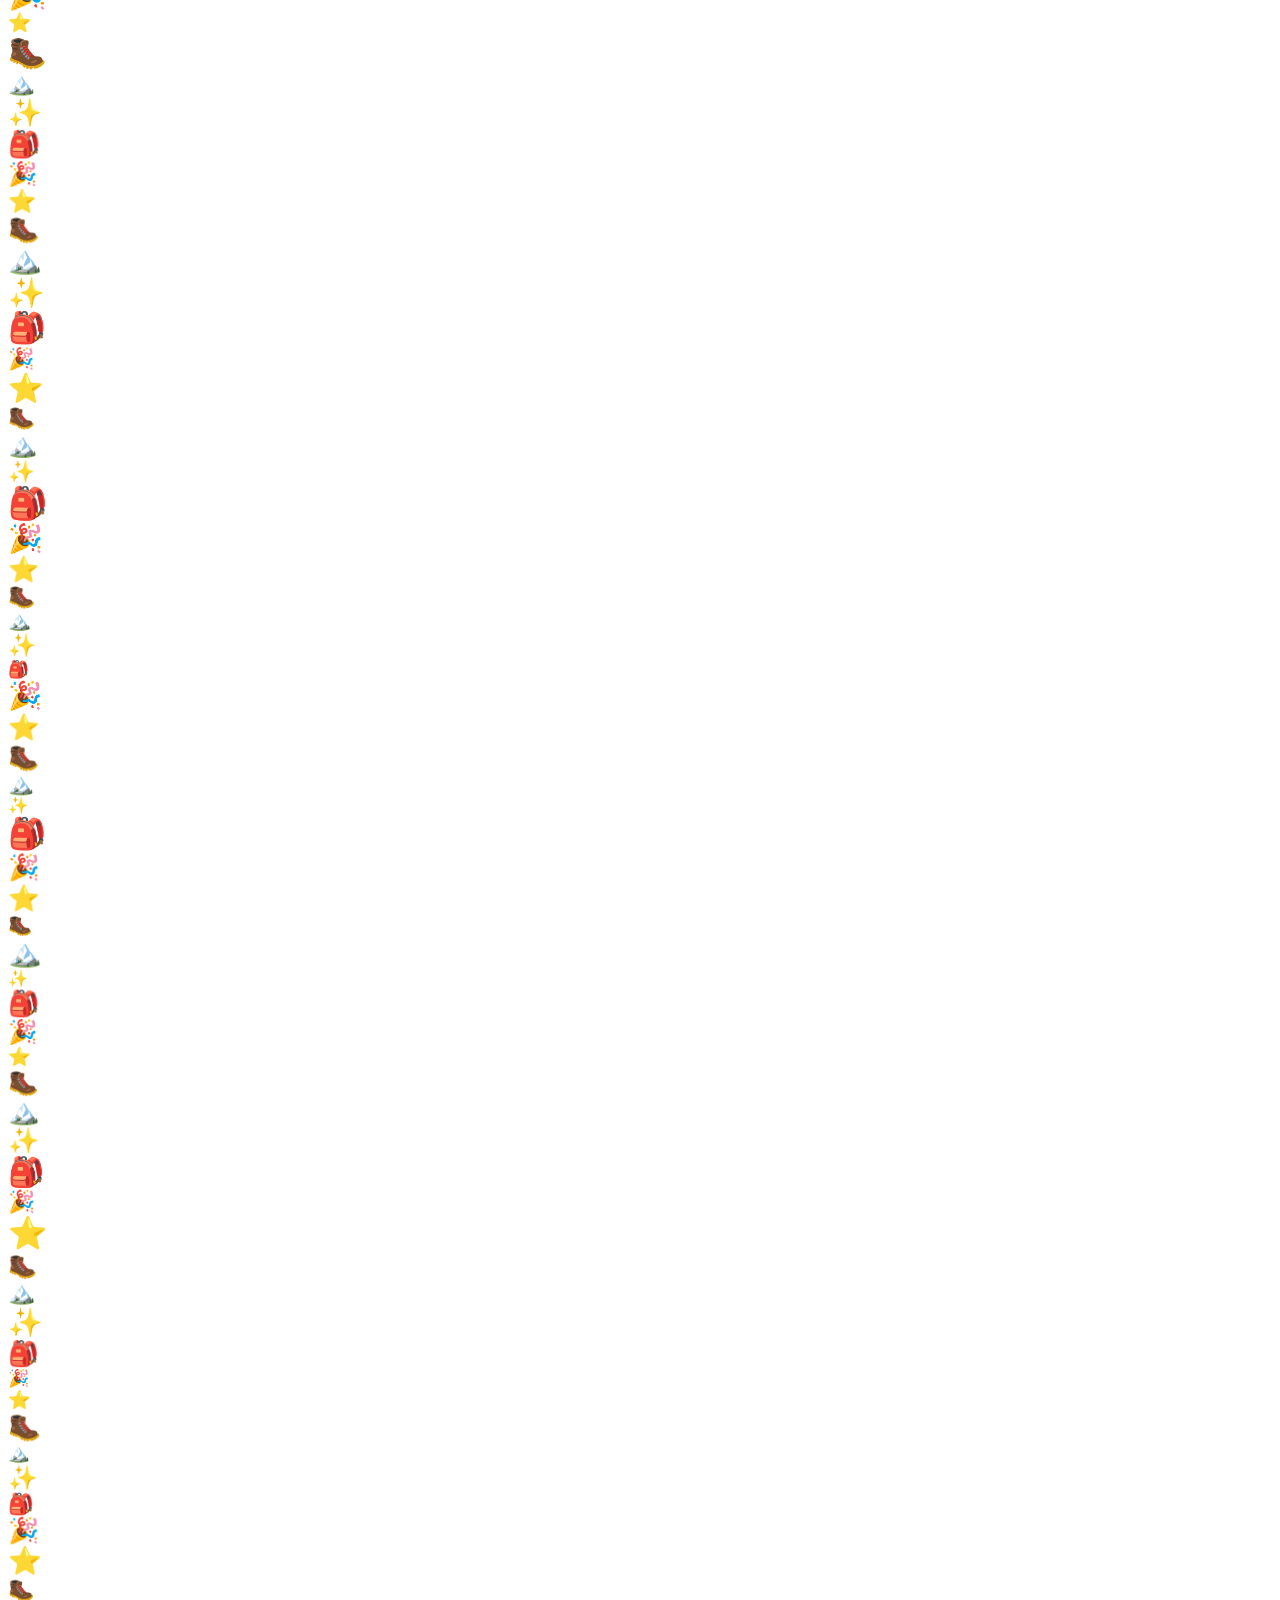
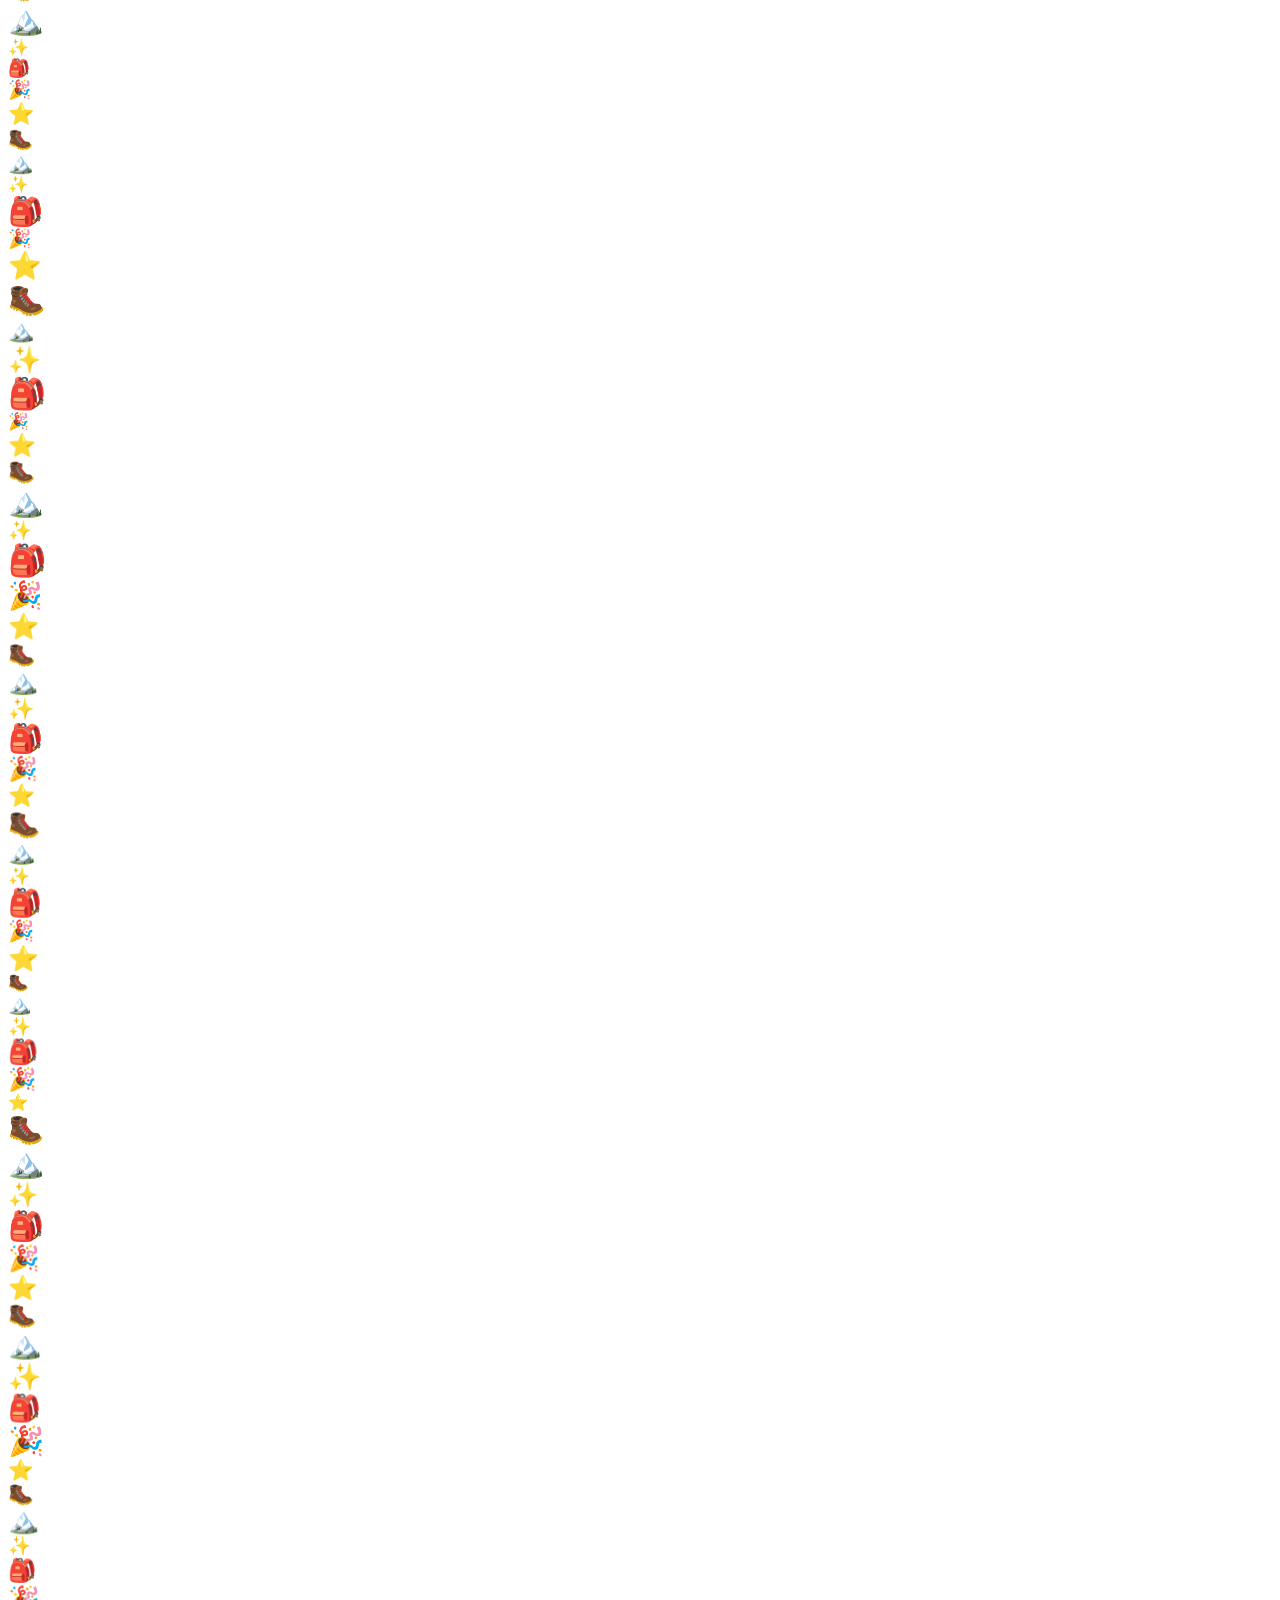
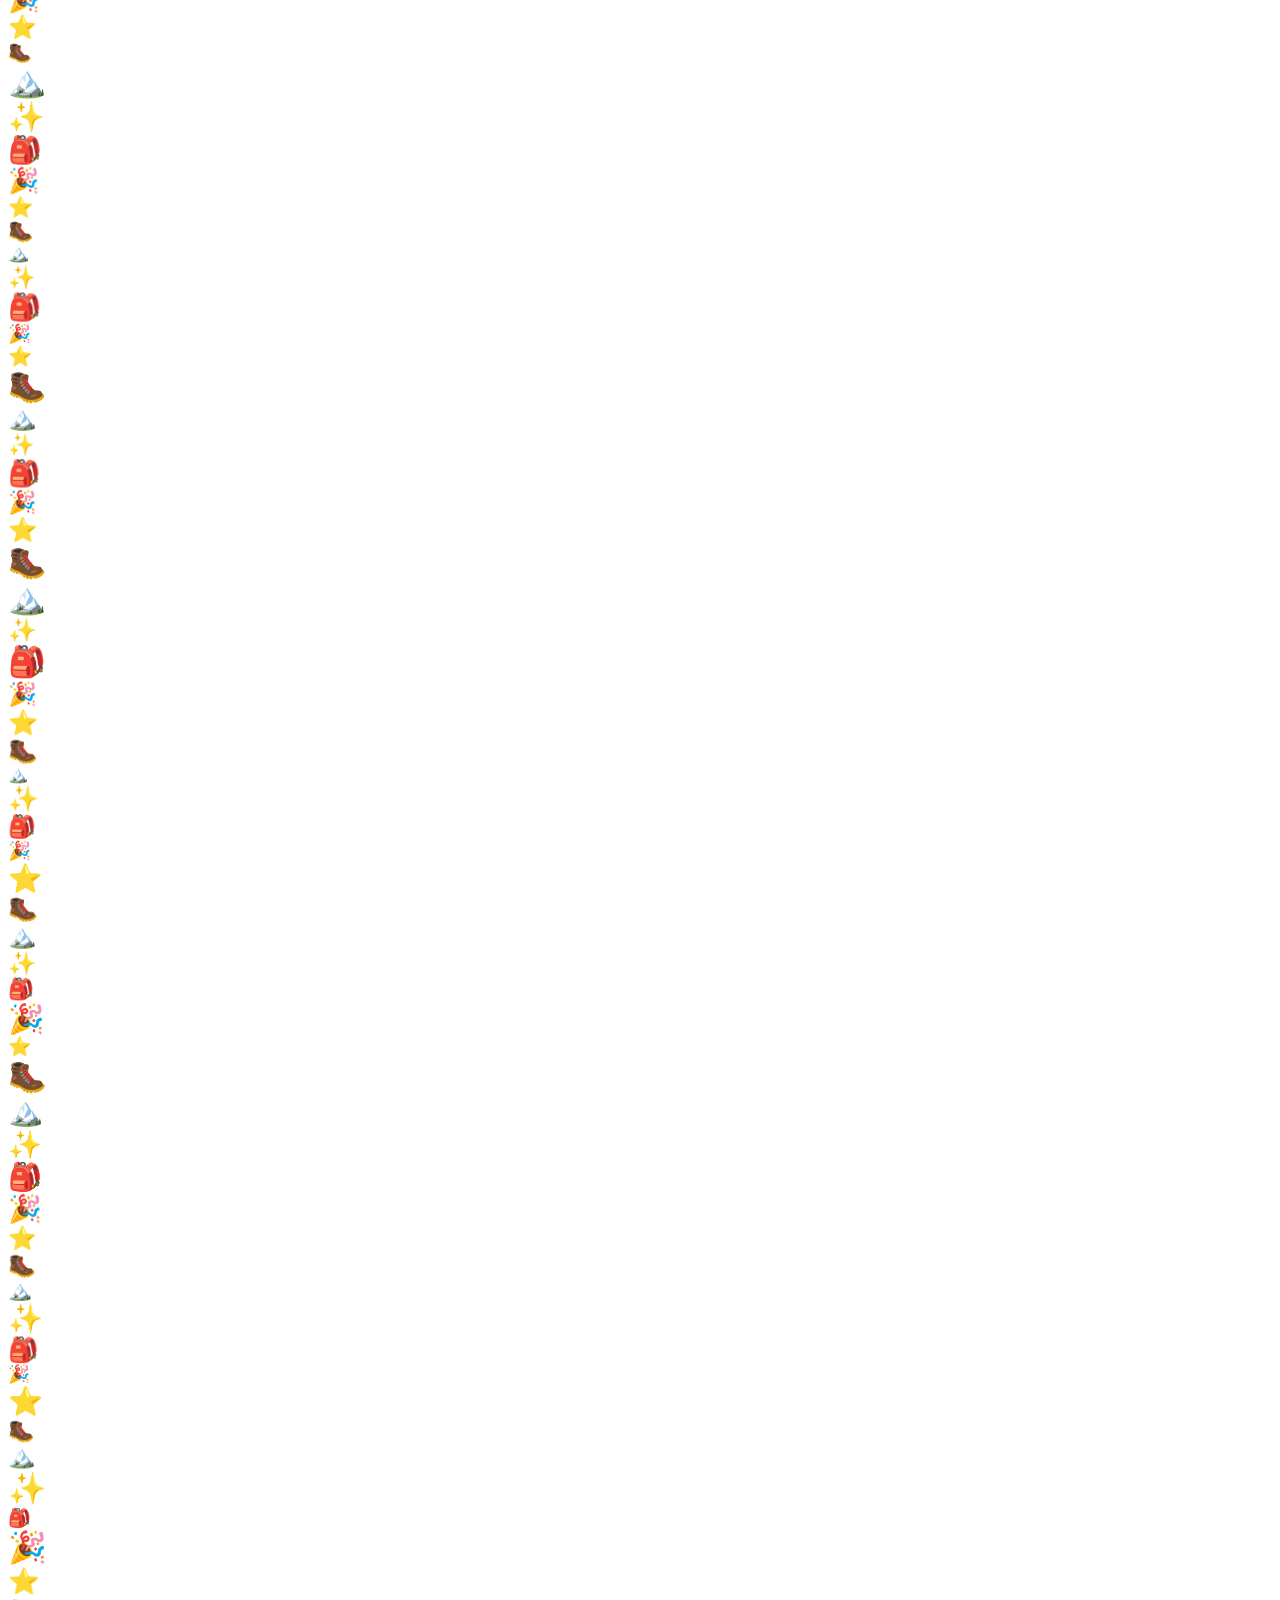
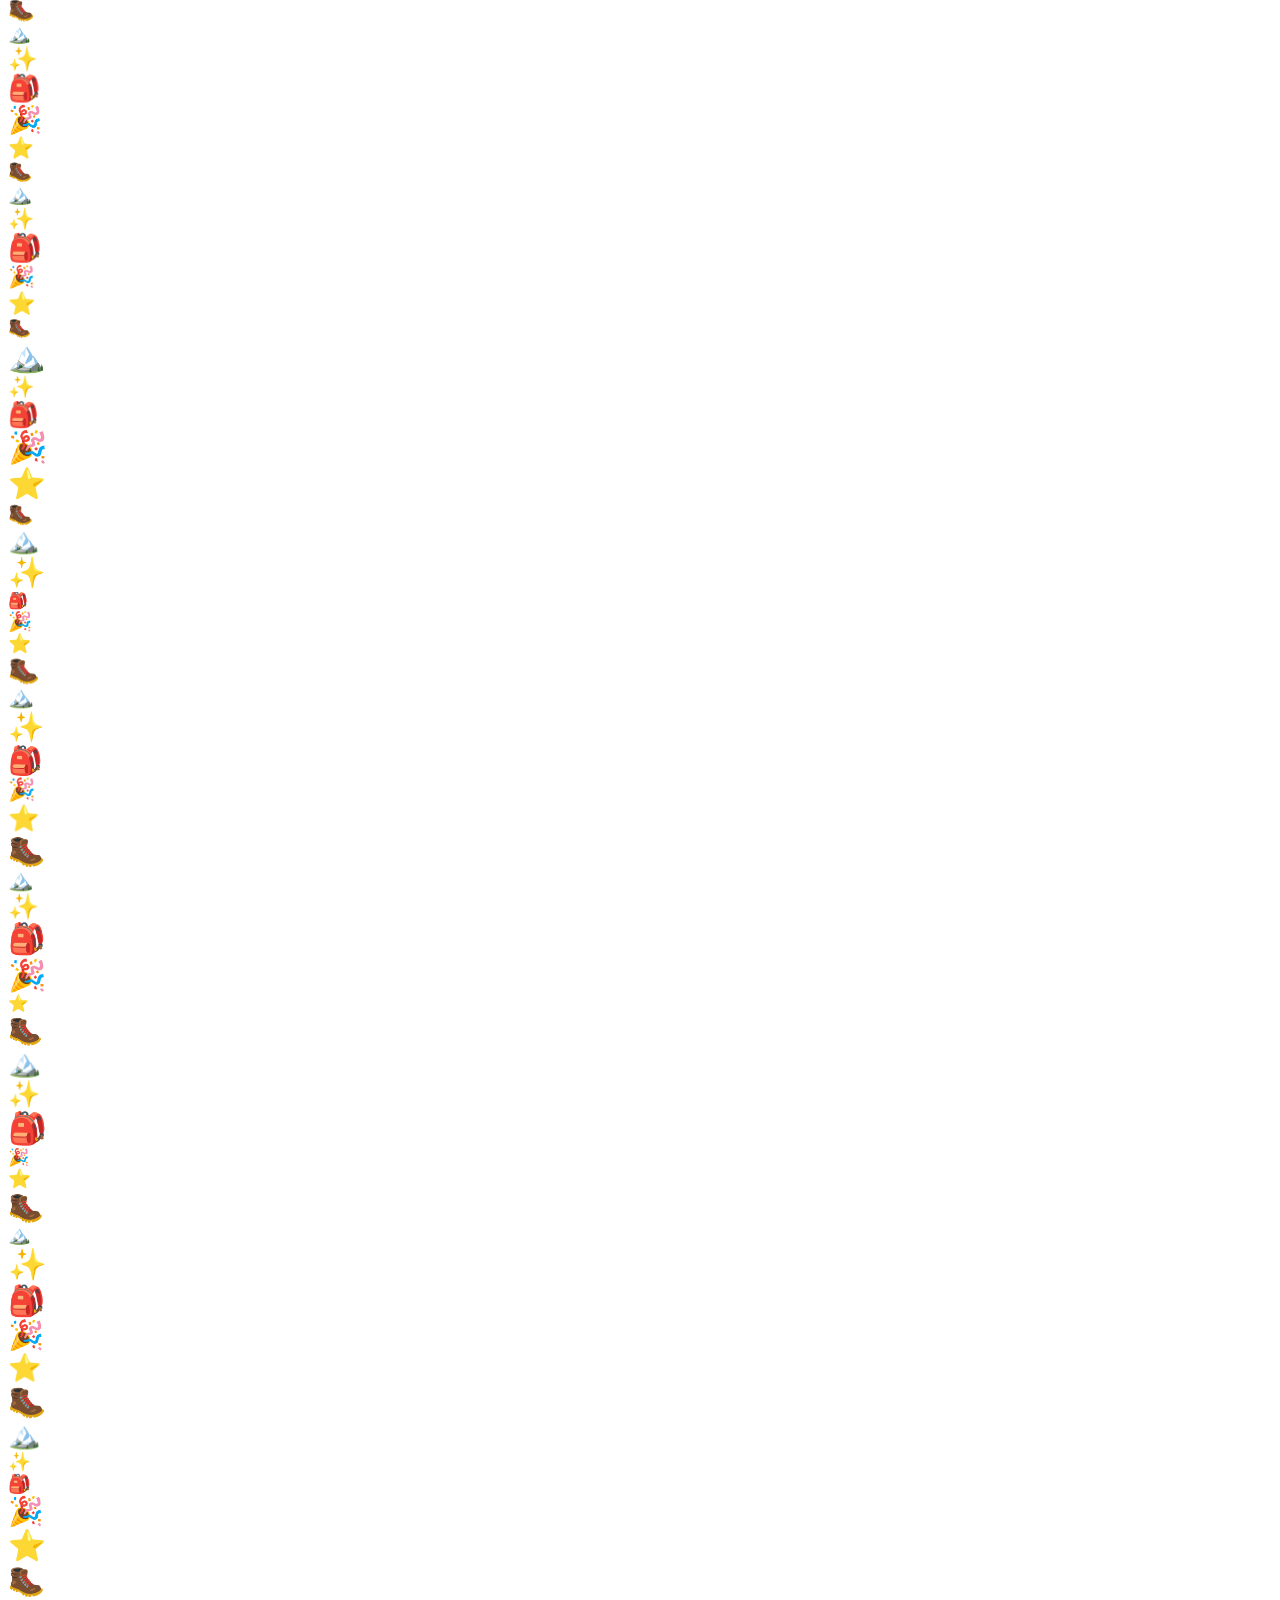
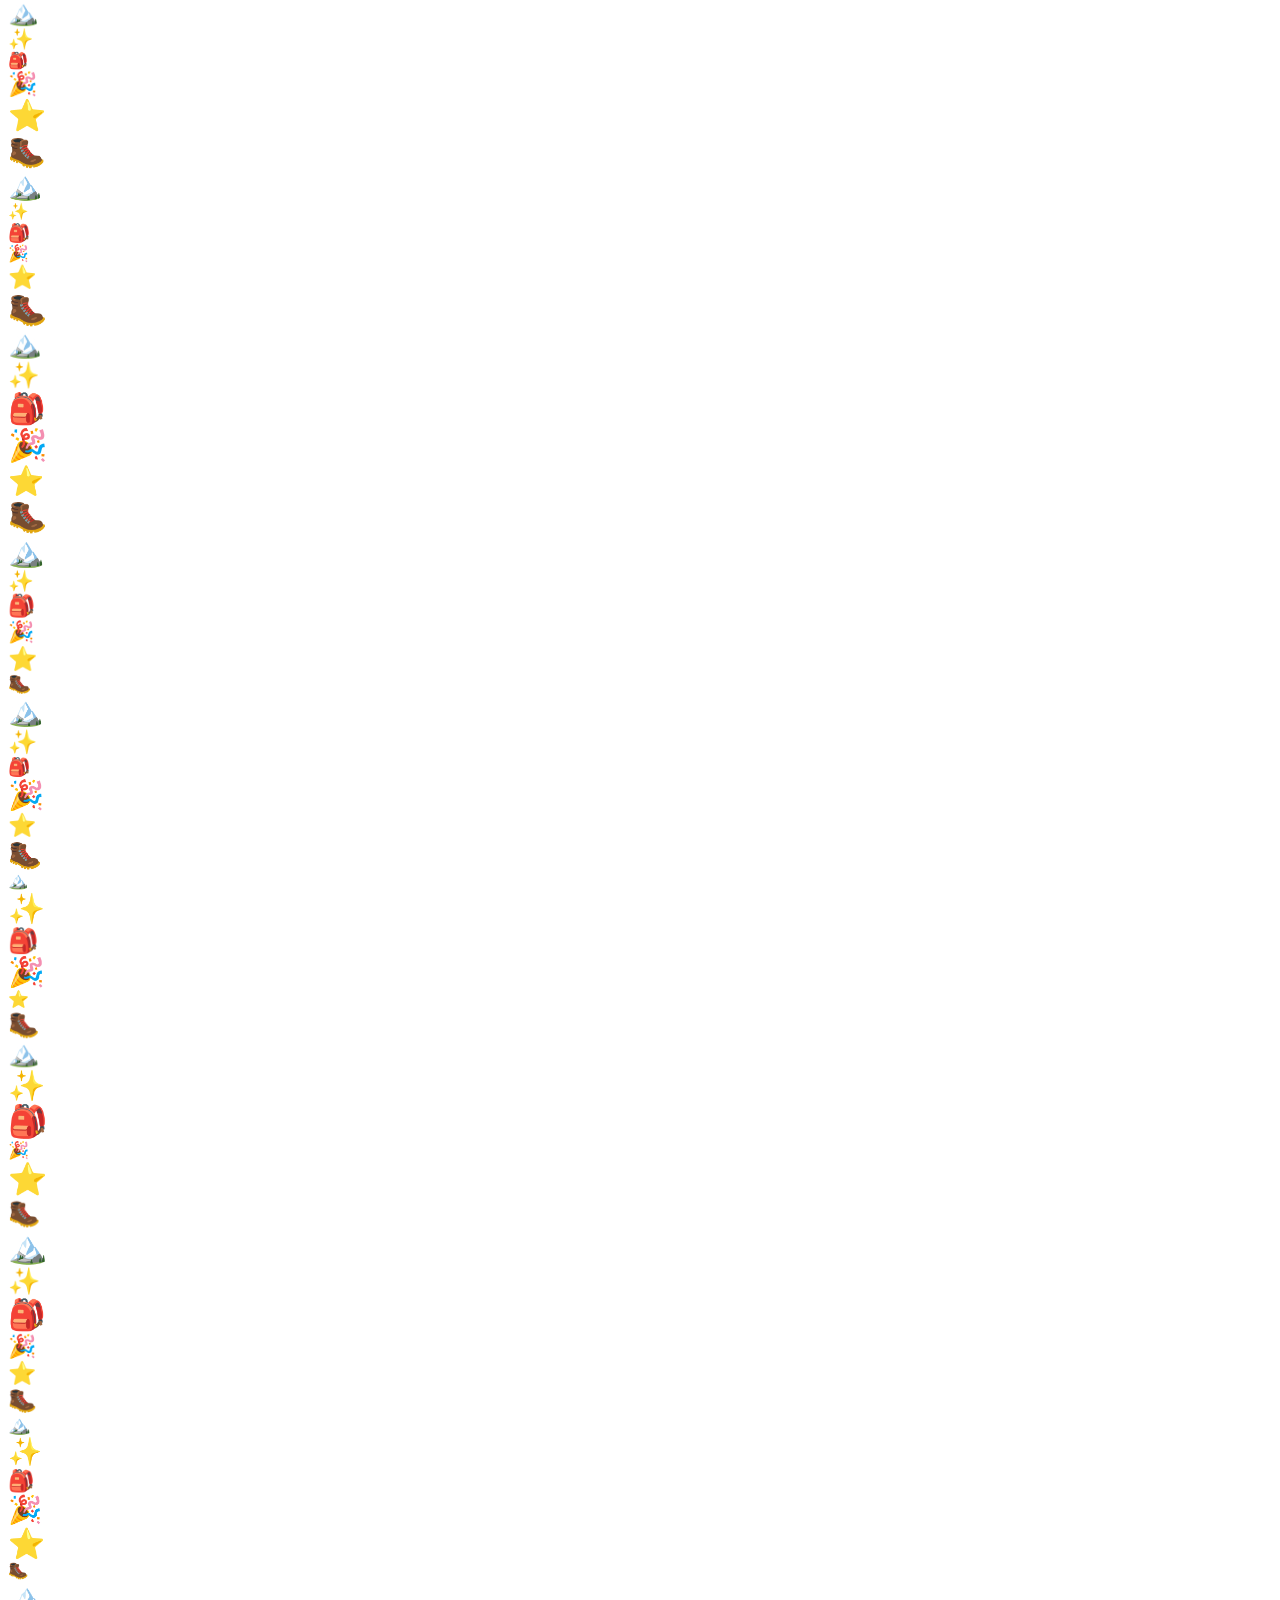
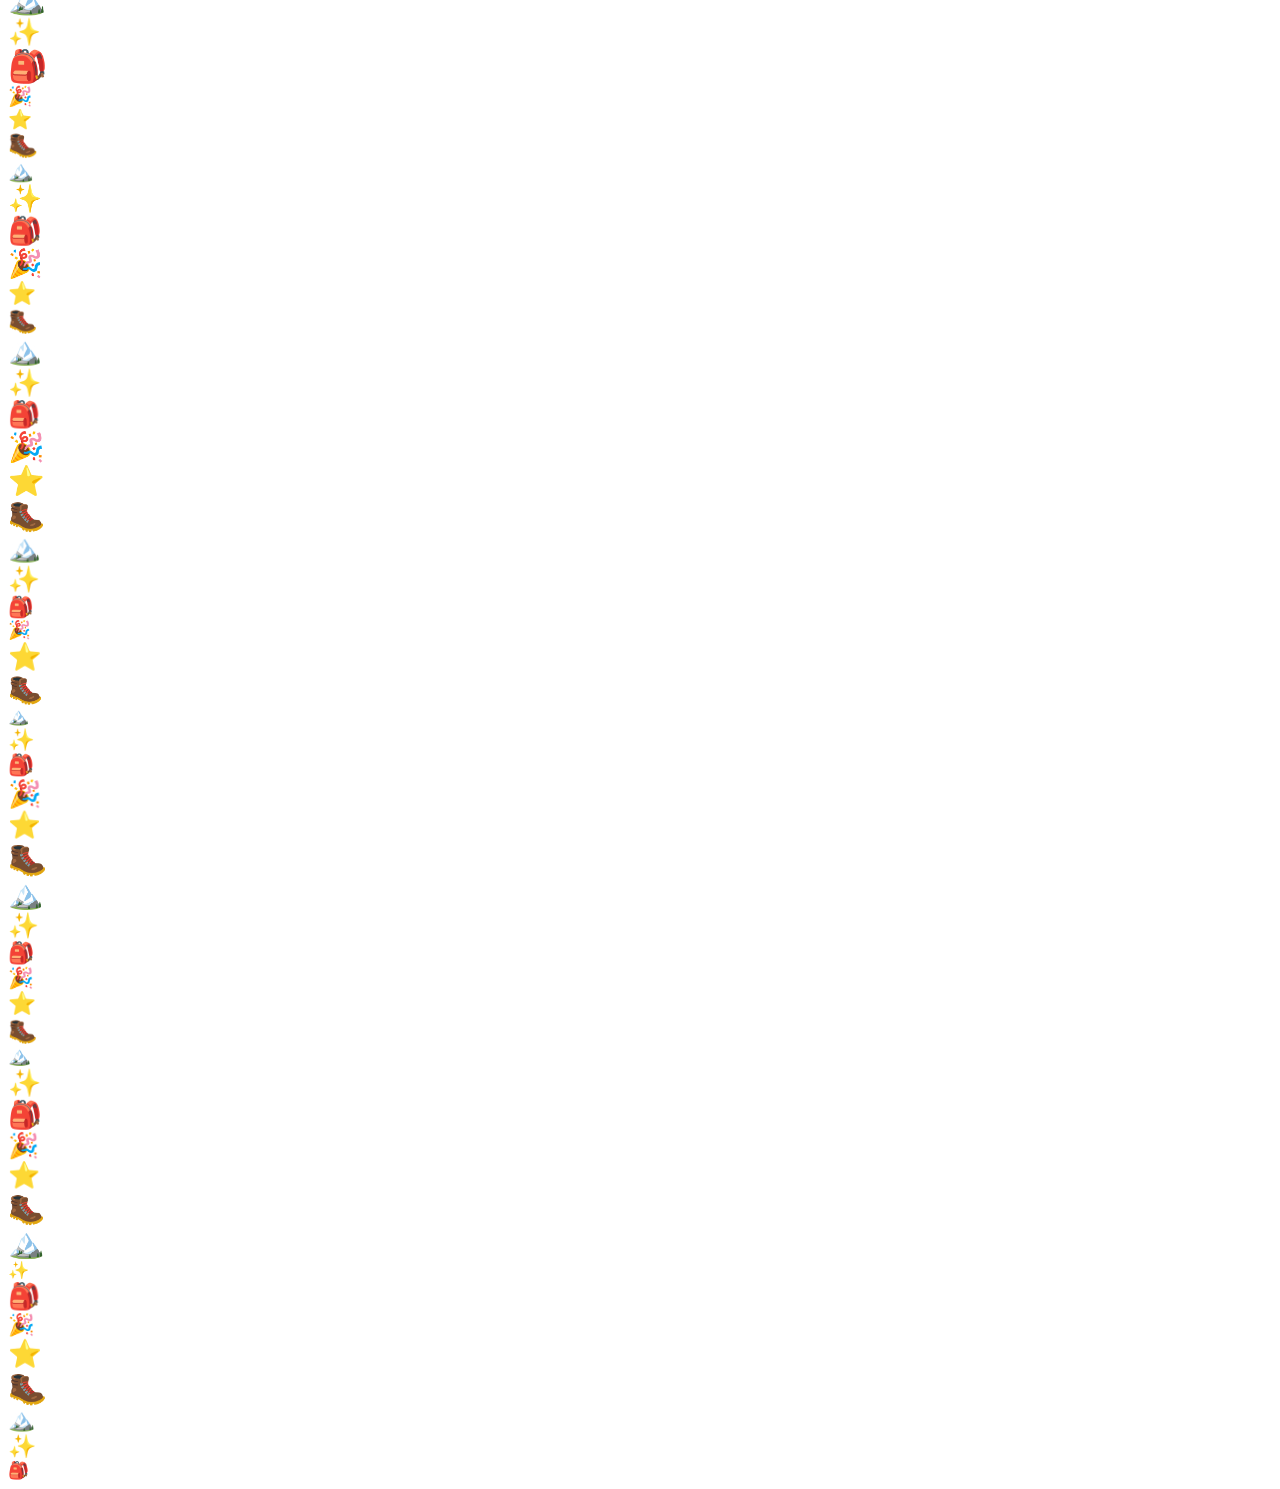
==== commit 77a86999: "Rebuild as hiking mini-games; first one is Climb High, Sleep Low A hub of mini-games with the first " ====
--- a/tools/test.html
+++ b/tools/test.html
@@ -4,18 +4,18 @@
 <script>history.replaceState(null,'','?seen&unlock');</script>
 <script src="../game.js"></script>
 <script>
-// Replays every level's stored solution through the real tap handler (tap twice = place gear) and
-// checks that the game ends in a win. Also checks that rule breaks are flagged and don't win.
+// Plays every valid itinerary of every level through the real tap handler and checks each one wins,
+// then checks that a plan with a rule break does not win and explains why.
 const res = [];
 save.mute = true; save.seen = true;
 LEVELS.forEach((L, i) => {
-  startLevel(i);
-  L.solution.forEach(([r, c]) => { tapCell(r * L.N + c); tapCell(r * L.N + c); });
-  res.push({ level: i + 1, size: L.N, tier: L.tier, won });
+  let wins = 0;
+  L.solutions.forEach(sol => { startLevel(i); sol.forEach((id, n) => pick(n, idxOf(id))); if (won) wins++; });
+  res.push({ level: i + 1, solutions: L.solutions.length, won: wins });
 });
-// wrong move: two gears in the same row must be flagged red and must not win
-startLevel(0); const L0 = LEVELS[0], N = L0.N;
-[0, 1].forEach(c => { tapCell(c); tapCell(c); });
-res.push({ same_row_flagged: analyse().bad.size === 2, still_playing: !won, msg });
+// level 6: sleeping in Namche then straight to Dingboche on a short plan must be flagged
+startLevel(5); const N = nodes();
+pick(0, idxOf('phakding')); pick(1, idxOf('namche')); pick(2, idxOf('dingboche')); pick(3, idxOf('lobuche'));
+res.push({ rule_break_flagged: analyse().some(d => d.probs.length) && !won, kinds: analyse().flatMap(d => d.probs.map(p => p.kind)) });
 document.getElementById('out').textContent = JSON.stringify(res);
 </script>
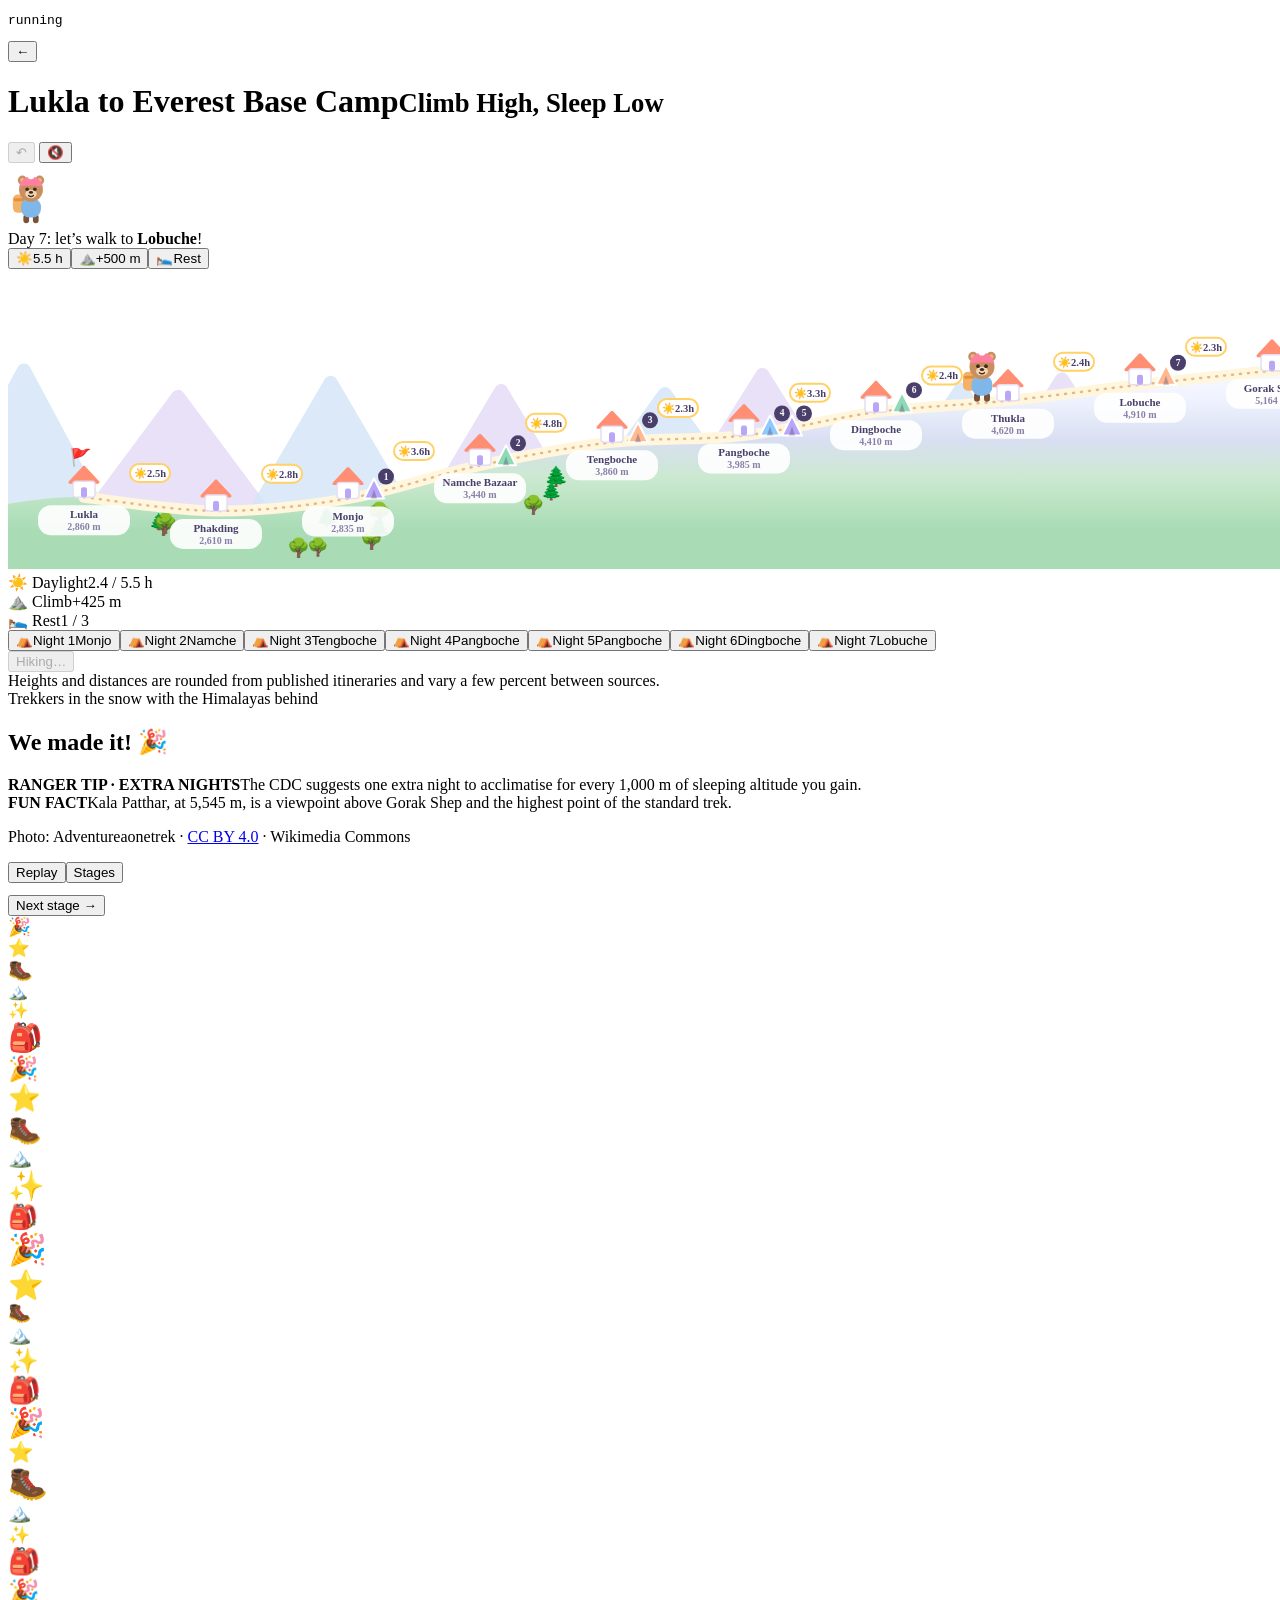
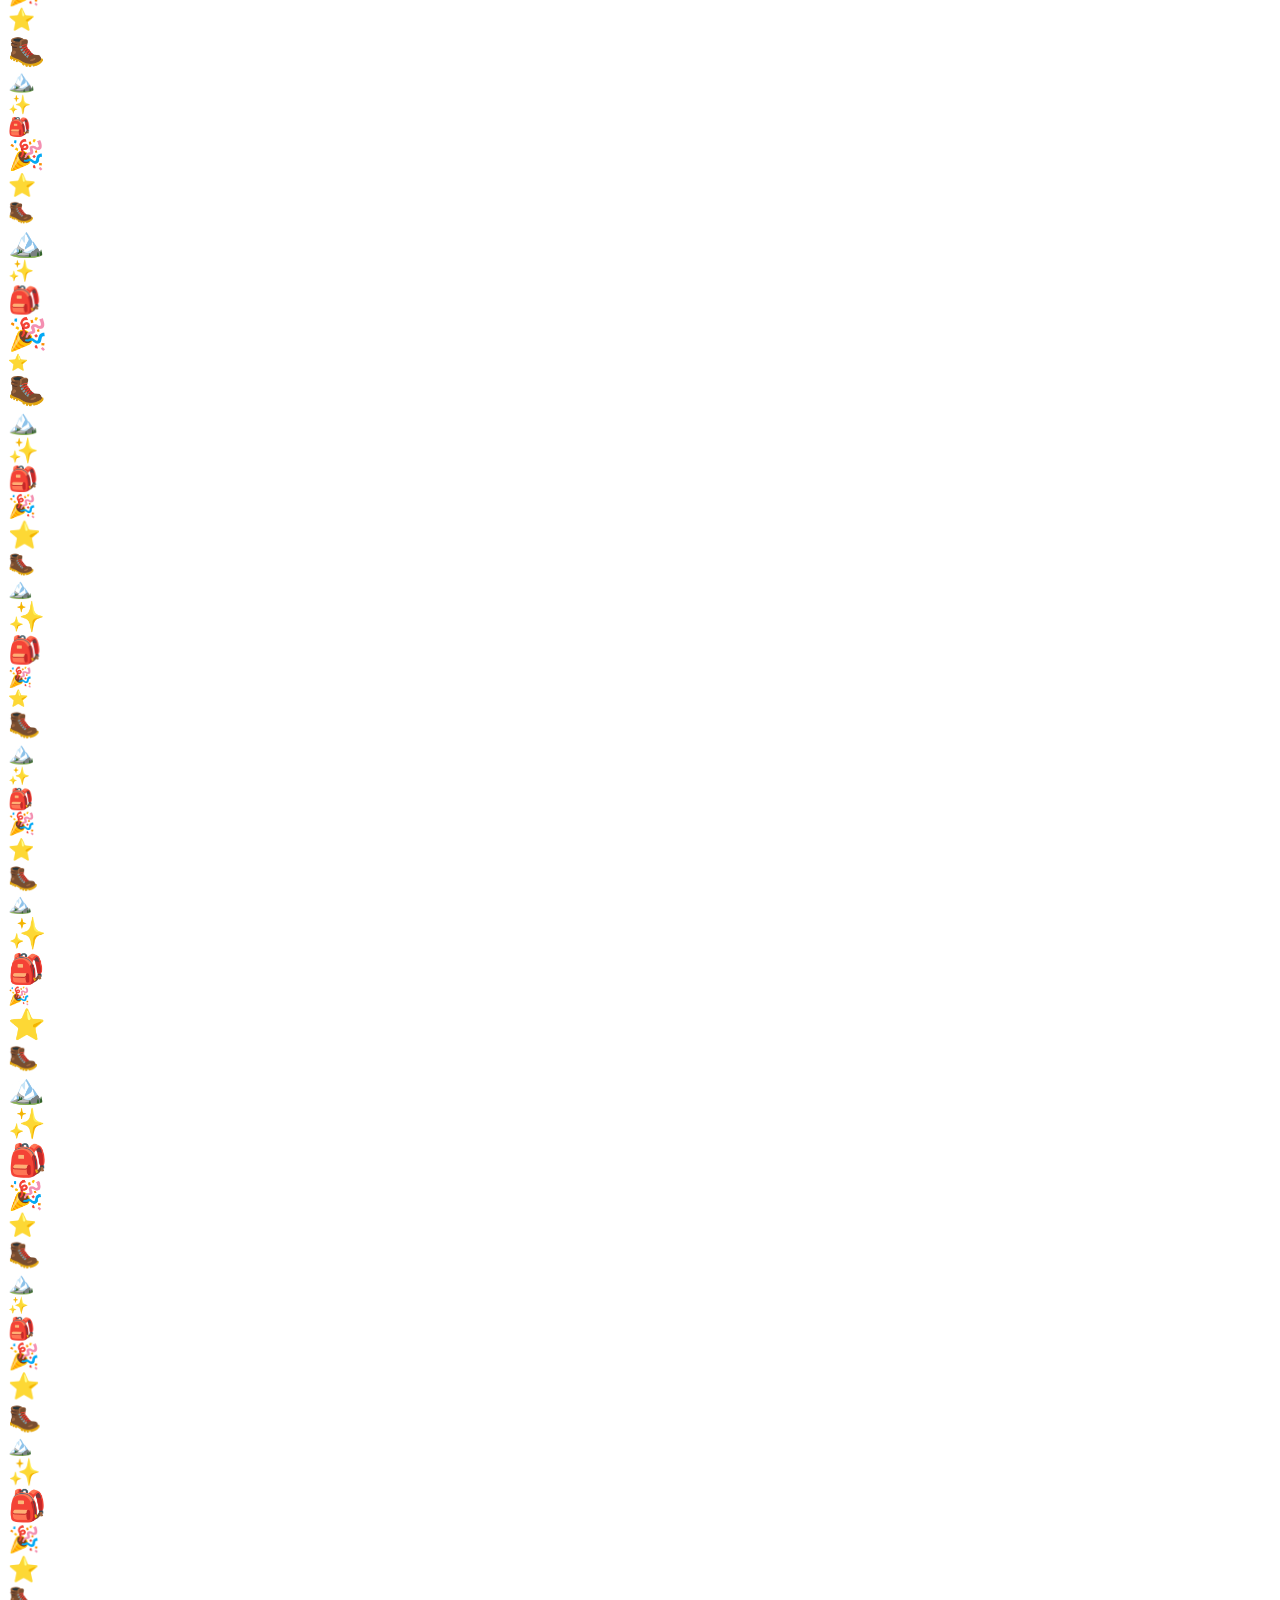
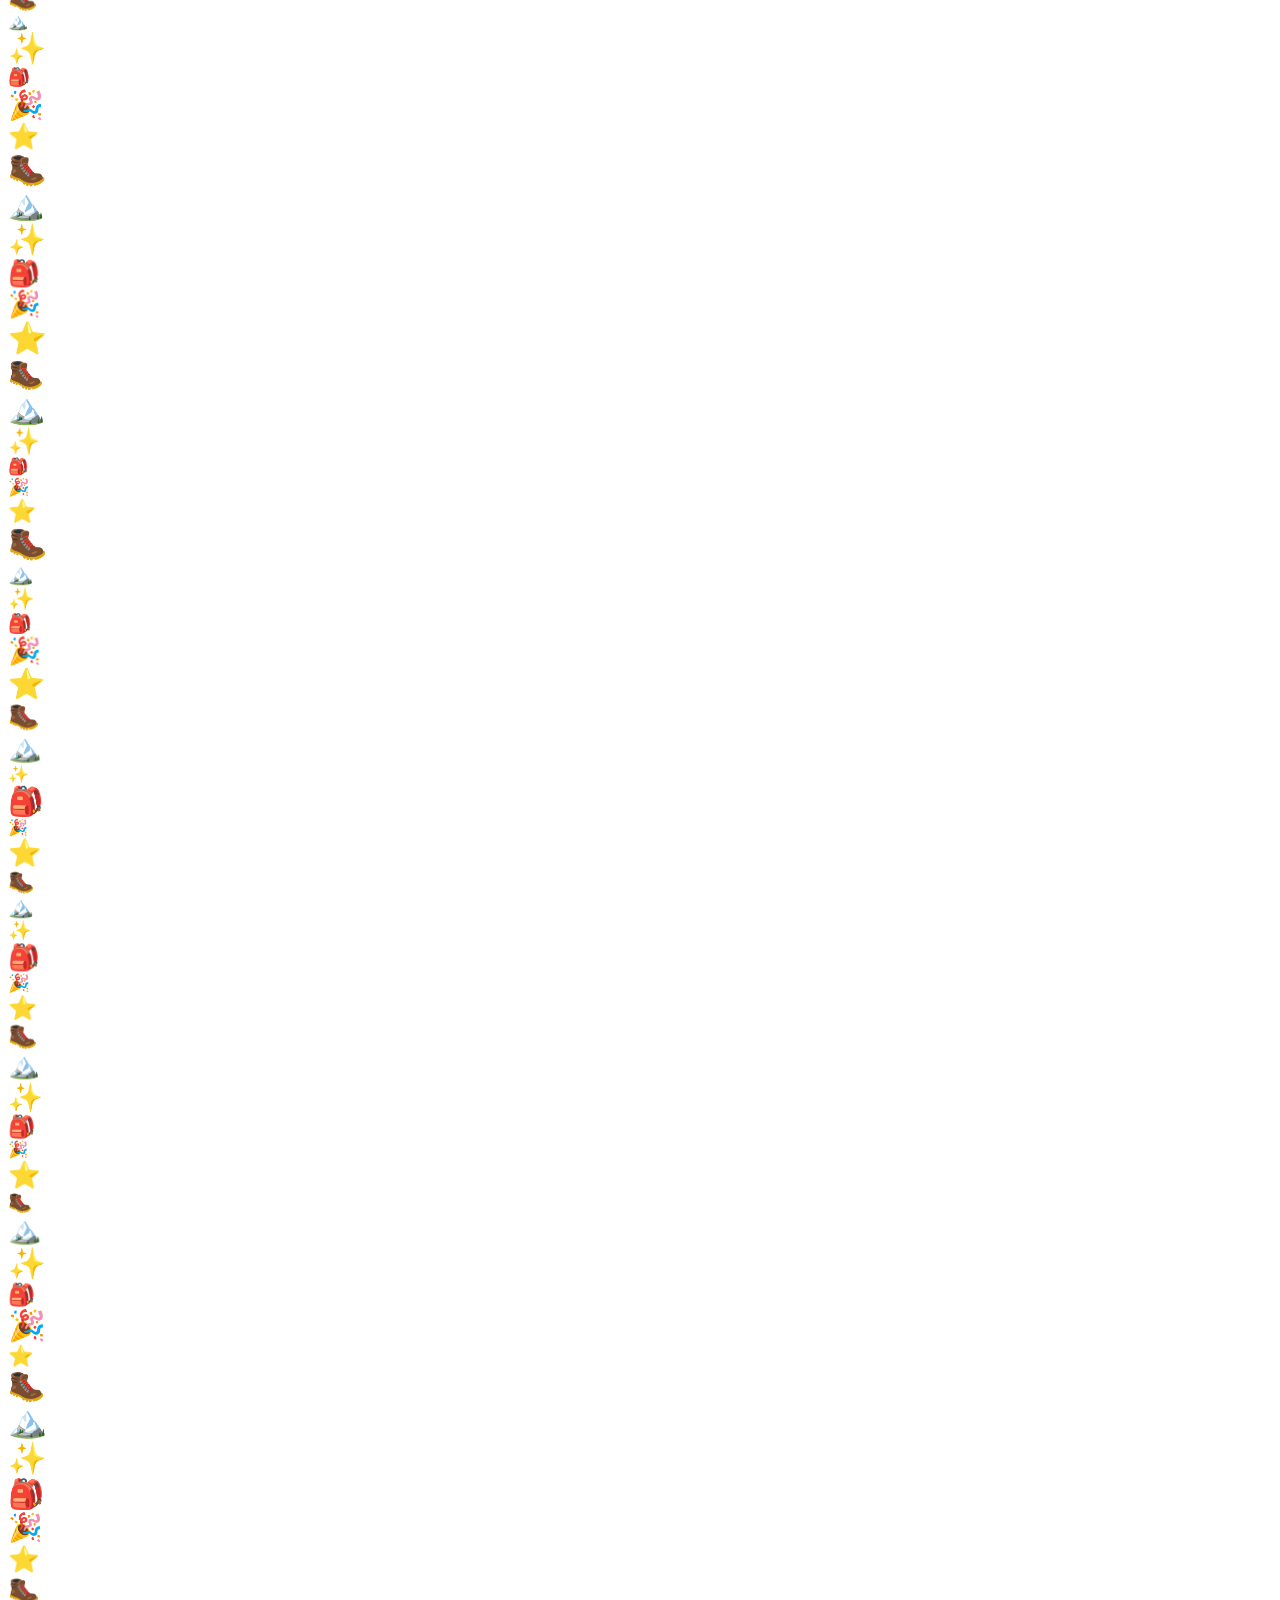
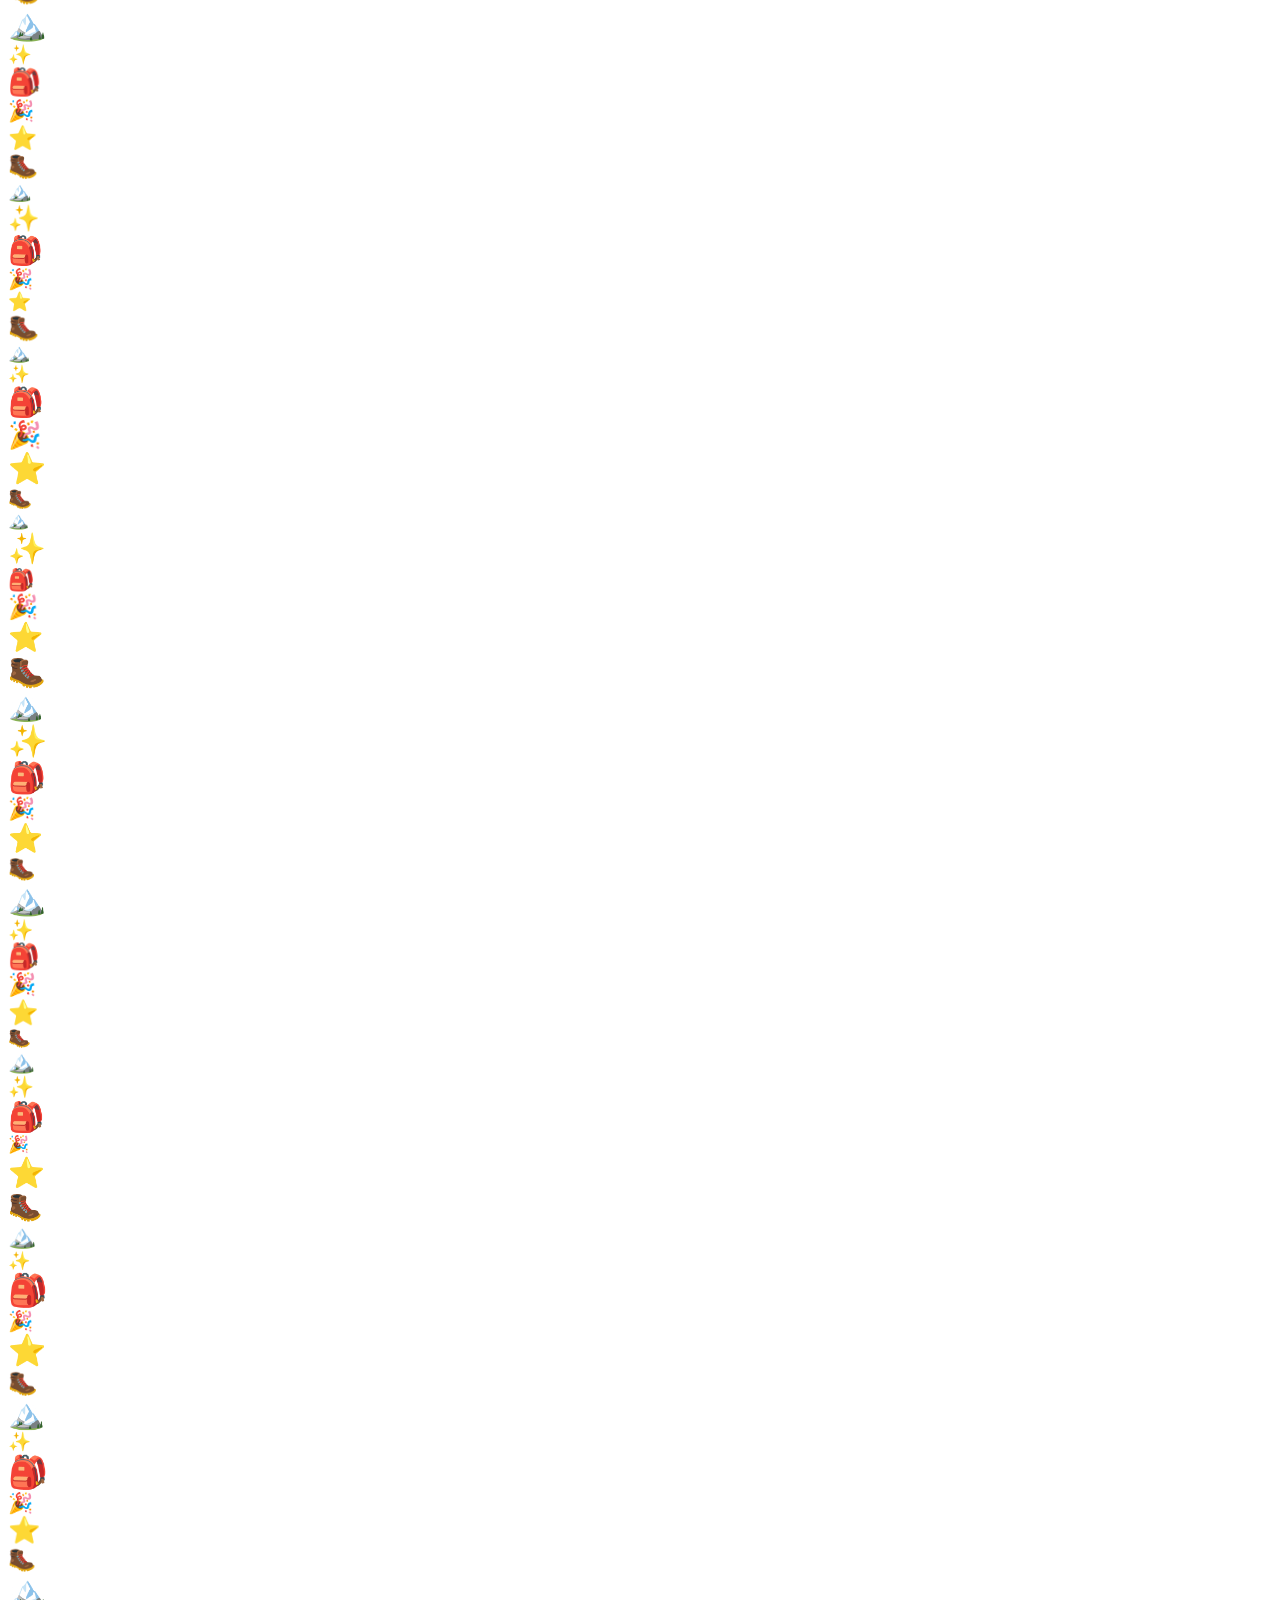
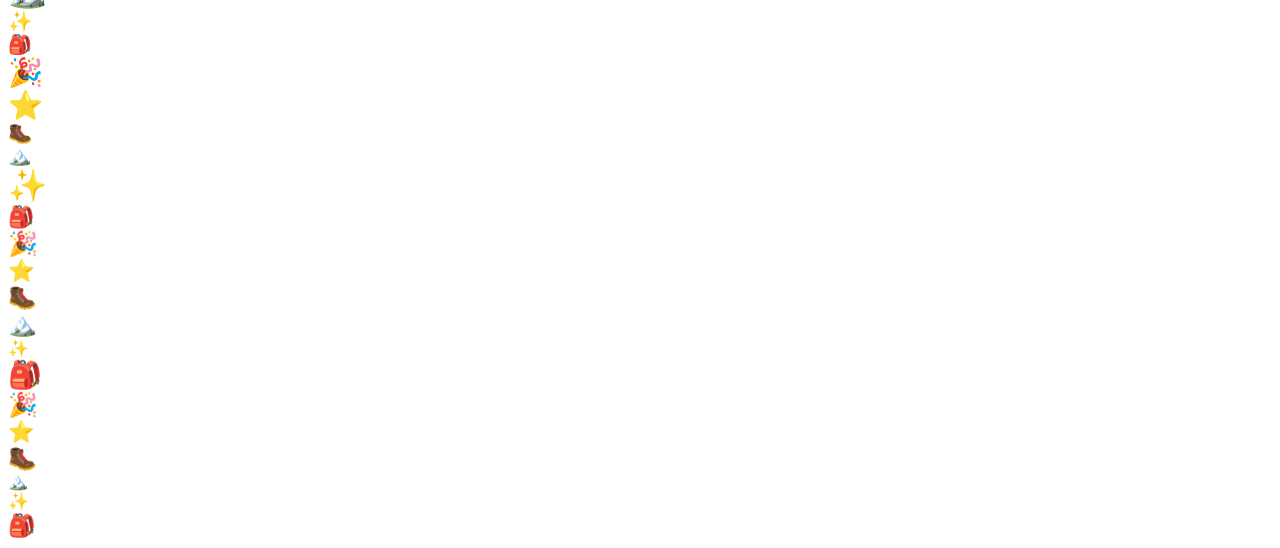
==== commit c2b87565: "Make Climb High, Sleep Low look and play like a real game Cute pastel cartoon: a scrollable mountain" ====
--- a/tools/test.html
+++ b/tools/test.html
@@ -1,21 +1,26 @@
 <!doctype html><meta charset="utf-8"><body><pre id="out">running</pre>
-<div id="bg"></div><div id="app"></div><div id="layer"></div>
+<div id="sky"></div><div id="app"></div><div id="layer"></div>
 <script src="../data.js"></script><script src="../levels.js"></script><script src="../credits.js"></script>
-<script>history.replaceState(null,'','?seen&unlock');</script>
+<script>history.replaceState(null,'','?seen&unlock'); window.__instant = true;</script>
 <script src="../game.js"></script>
 <script>
-// Plays every valid itinerary of every level through the real tap handler and checks each one wins,
-// then checks that a plan with a rule break does not win and explains why.
-const res = [];
-save.mute = true; save.seen = true;
-LEVELS.forEach((L, i) => {
-  let wins = 0;
-  L.solutions.forEach(sol => { startLevel(i); sol.forEach((id, n) => pick(n, idxOf(id))); if (won) wins++; });
-  res.push({ level: i + 1, solutions: L.solutions.length, won: wins });
-});
-// level 6: sleeping in Namche then straight to Dingboche on a short plan must be flagged
-startLevel(5); const N = nodes();
-pick(0, idxOf('phakding')); pick(1, idxOf('namche')); pick(2, idxOf('dingboche')); pick(3, idxOf('lobuche'));
-res.push({ rule_break_flagged: analyse().some(d => d.probs.length) && !won, kinds: analyse().flatMap(d => d.probs.map(p => p.kind)) });
-document.getElementById('out').textContent = JSON.stringify(res);
+// Plays every valid plan of every stage through the real tap handlers and the real hike, and checks each one wins.
+// Then checks that bad plans fail for the right reason.
+(async () => {
+  const res = []; save.mute = true; save.seen = true;
+  for (let i = 0; i < LEVELS.length; i++) {
+    const L = LEVELS[i]; let wins = 0;
+    for (const sol of L.solutions) {
+      startLevel(i); sol.forEach(id => tapVillage(idxOf(id)));
+      await startHike(); await new Promise(r => setTimeout(r, 30));
+      if (phase === 'won') wins++;
+    }
+    res.push({ level: i + 1, solutions: L.solutions.length, won: wins });
+  }
+  // wrong plans on the last stage: too far in a day / too high too fast
+  const bad = async (ids) => { startLevel(5); ids.forEach(id => tapVillage(idxOf(id))); await startHike(); await new Promise(r => setTimeout(r, 30)); return { phase, msg: document.querySelector('#bub .tx').textContent.slice(0, 50) }; };
+  res.push({ too_far: await bad(['lukla', 'lukla', 'lukla', 'lukla', 'lukla', 'lukla', 'lukla']) });
+  res.push({ too_fast: await bad(['phakding', 'namche', 'dingboche', 'lobuche', 'gorak', 'gorak', 'gorak']) });
+  document.getElementById('out').textContent = JSON.stringify(res);
+})();
 </script>
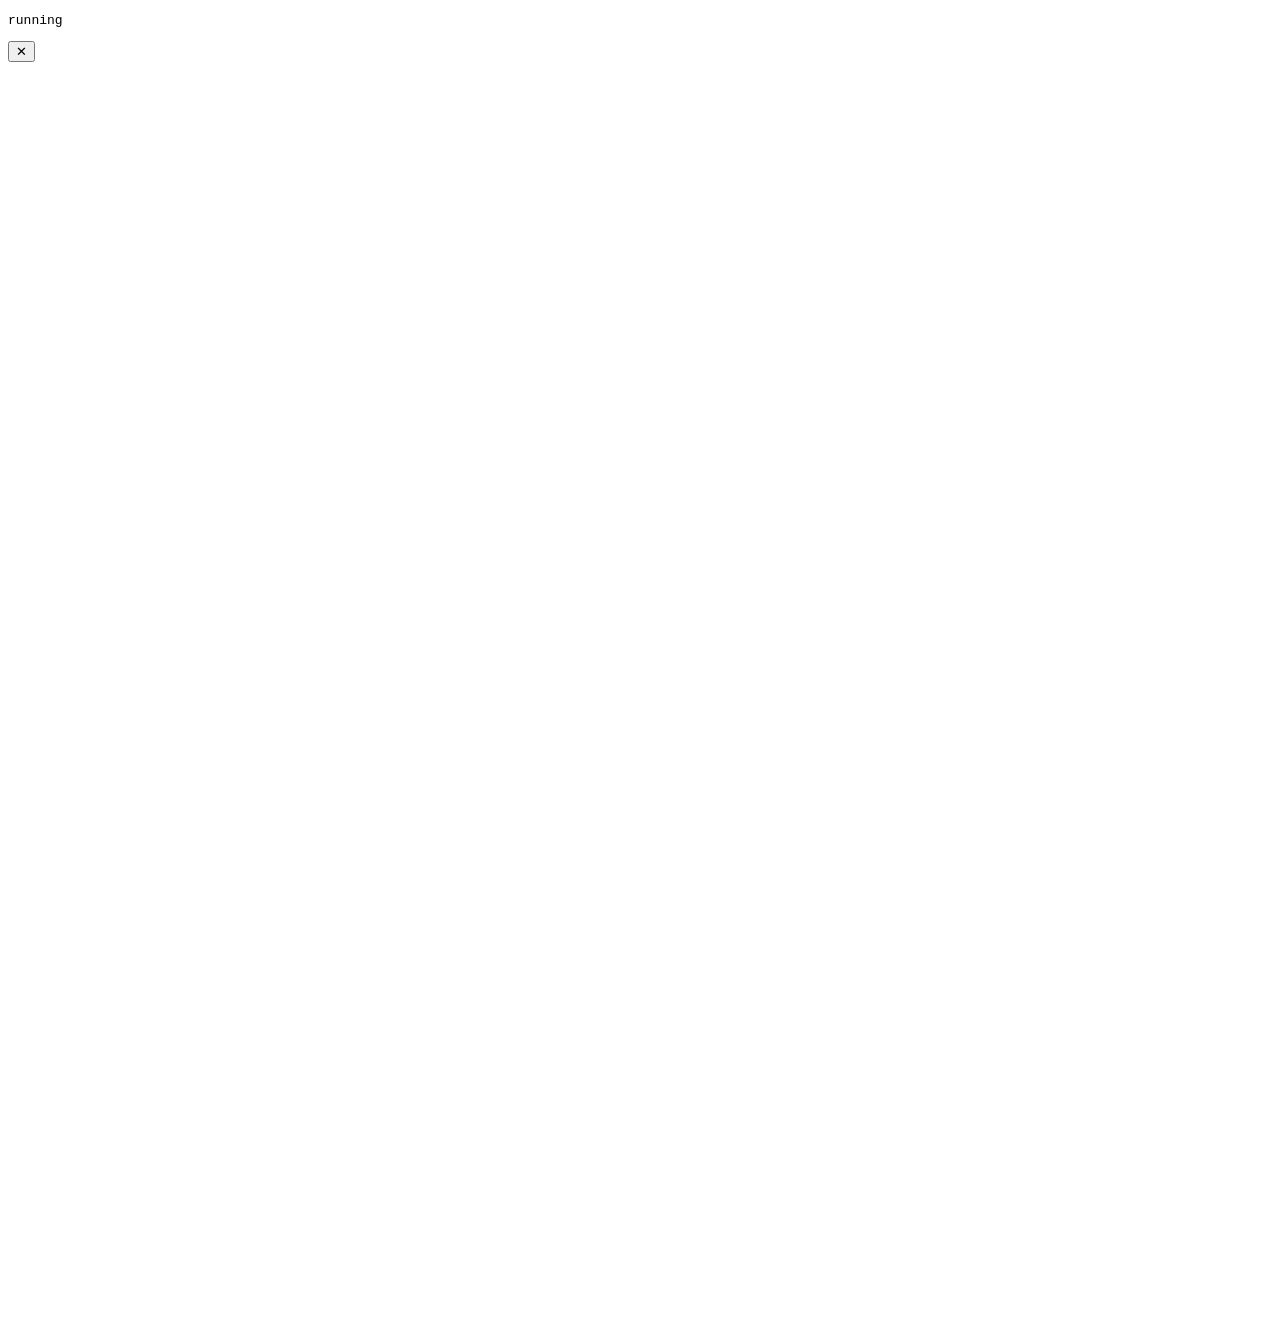
==== commit 829b5d70: "Rebuild as Trail Oops!, a hiking microgame collection Quick "dumb ways to die" style microgames abou" ====
--- a/tools/test.html
+++ b/tools/test.html
@@ -1,26 +1,25 @@
 <!doctype html><meta charset="utf-8"><body><pre id="out">running</pre>
 <div id="sky"></div><div id="app"></div><div id="layer"></div>
-<script src="../data.js"></script><script src="../levels.js"></script><script src="../credits.js"></script>
-<script>history.replaceState(null,'','?seen&unlock'); window.__instant = true;</script>
+<script src="../data.js"></script><script src="../credits.js"></script><script src="../microgames.js"></script>
+<script>history.replaceState(null,'','?seen'); window.__instant = true;</script>
 <script src="../game.js"></script>
 <script>
-// Plays every valid plan of every stage through the real tap handlers and the real hike, and checks each one wins.
-// Then checks that bad plans fail for the right reason.
+// For every microgame: (1) do the task through the real code and check you survive,
+// (2) do nothing and check you lose (or survive, for "survive until the time is up" games).
+// Then play a whole stage automatically, and a whole stage doing nothing.
 (async () => {
-  const res = []; save.mute = true; save.seen = true;
-  for (let i = 0; i < LEVELS.length; i++) {
-    const L = LEVELS[i]; let wins = 0;
-    for (const sol of L.solutions) {
-      startLevel(i); sol.forEach(id => tapVillage(idxOf(id)));
-      await startHike(); await new Promise(r => setTimeout(r, 30));
-      if (phase === 'won') wins++;
-    }
-    res.push({ level: i + 1, solutions: L.solutions.length, won: wins });
+  const res = []; save.mute = true; save.seen = true; screen = 'play'; renderPlay();
+  for (const id of Object.keys(MICRO)) {
+    window.__auto = true; const a = await runMicro(id, 3);
+    window.__auto = false; const b = await runMicro(id, 3);
+    res.push({ id, solve_wins: a.won, idle_wins: b.won, ok: a.won === true && b.won === false });
   }
-  // wrong plans on the last stage: too far in a day / too high too fast
-  const bad = async (ids) => { startLevel(5); ids.forEach(id => tapVillage(idxOf(id))); await startHike(); await new Promise(r => setTimeout(r, 30)); return { phase, msg: document.querySelector('#bub .tx').textContent.slice(0, 50) }; };
-  res.push({ too_far: await bad(['lukla', 'lukla', 'lukla', 'lukla', 'lukla', 'lukla', 'lukla']) });
-  res.push({ too_fast: await bad(['phakding', 'namche', 'dingboche', 'lobuche', 'gorak', 'gorak', 'gorak']) });
+  // a stage played perfectly
+  window.__auto = true; await playRound('inca', 0); await new Promise(r => setTimeout(r, 50));
+  res.push({ perfect_round: save.won['inca-1'] === true, photo_overlay: !!document.querySelector('.photo'), coins: save.coins });
+  // a stage played by doing nothing (should run out of lives)
+  window.__auto = false; closeOverlay(); await playRound('tmb', 0); await new Promise(r => setTimeout(r, 50));
+  res.push({ idle_round_game_over: !save.won['tmb-1'] && /Out of lives/.test(document.body.innerText), lives: R.lives });
   document.getElementById('out').textContent = JSON.stringify(res);
 })();
 </script>
